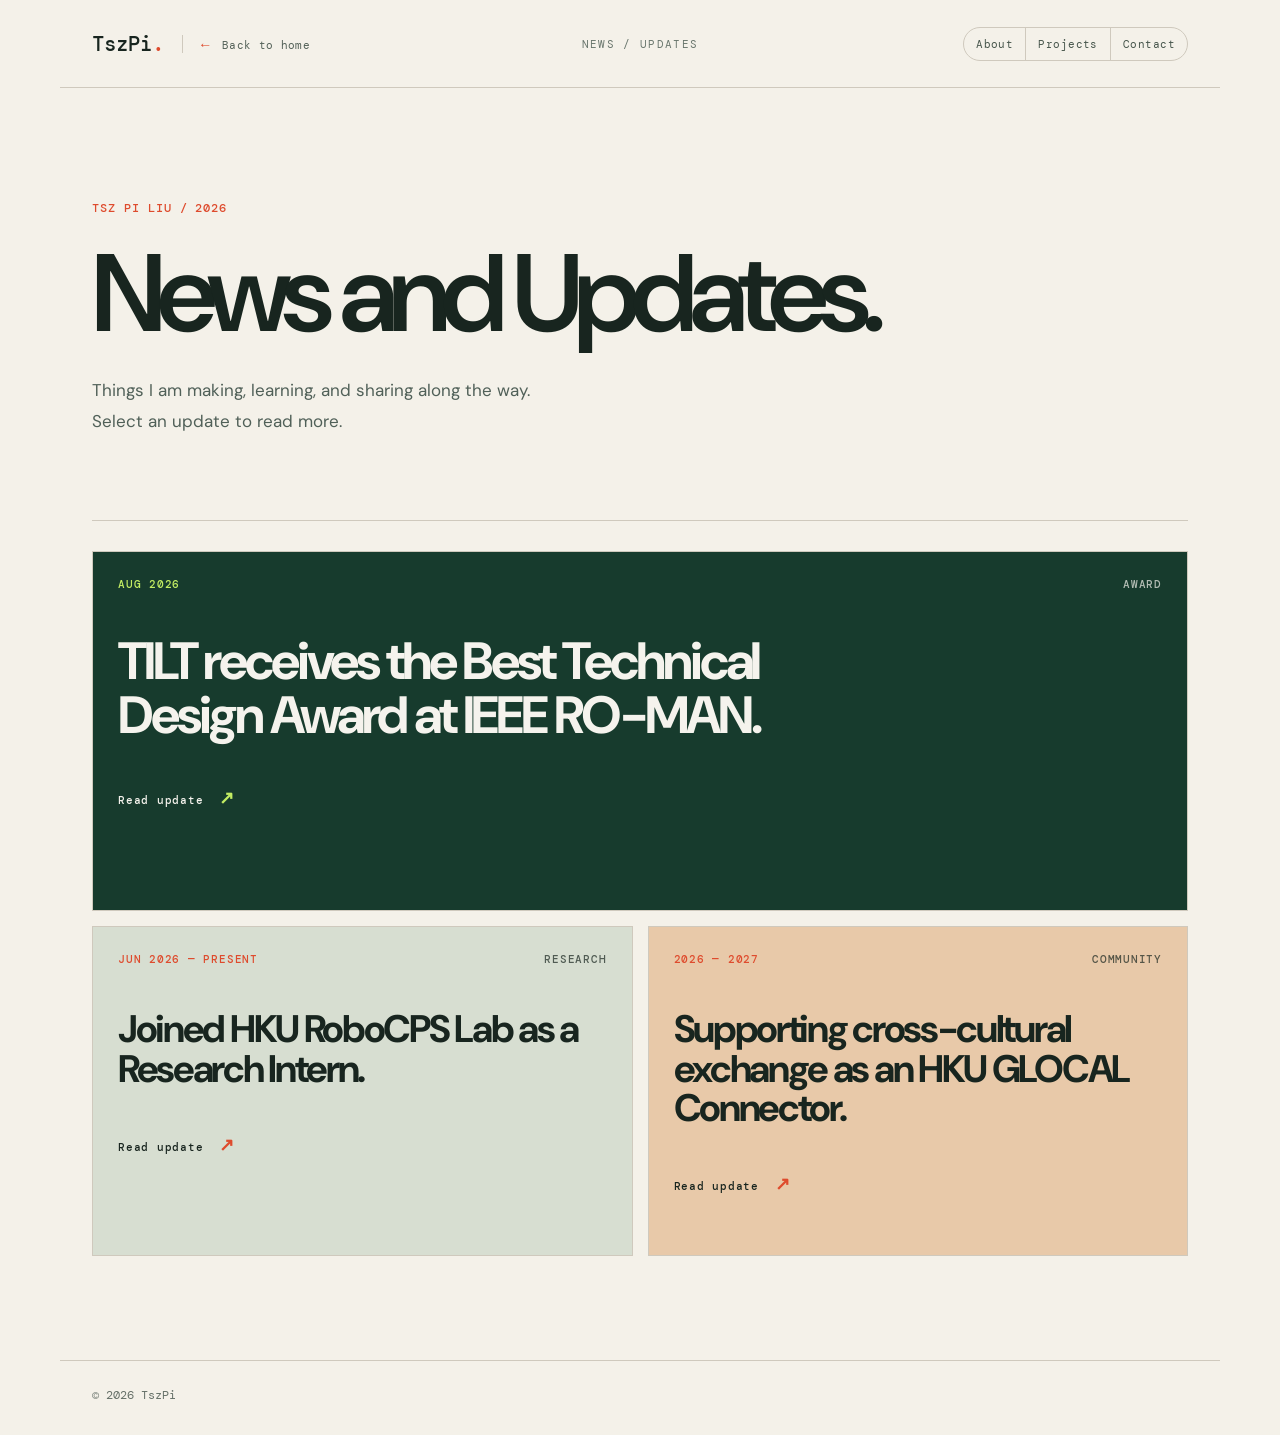
==== news/index.html @ 7d8ef911 "Add News and Updates page" ====
<!doctype html>
<html lang="en">
  <head>
    <meta charset="UTF-8" />
    <meta name="viewport" content="width=device-width, initial-scale=1.0" />
    <meta name="description" content="News and Updates from Tsz Pi Liu." />
    <title>News and Updates · TszPi</title>
    <link rel="preconnect" href="https://fonts.googleapis.com" />
    <link rel="preconnect" href="https://fonts.gstatic.com" crossorigin />
    <link href="https://fonts.googleapis.com/css2?family=DM+Mono:wght@400;500&family=DM+Sans:opsz,wght@9..40,400;9..40,500;9..40,600;9..40,700&display=swap" rel="stylesheet" />
    <link rel="stylesheet" href="../style.css" />
    <link rel="stylesheet" href="news.css" />
  </head>
  <body class="news-page">
    <header class="news-header">
      <div class="news-header-start">
        <a class="brand" href="../">TszPi<span>.</span></a>
        <a class="news-home-link" href="../"><span aria-hidden="true">←</span> Back to home</a>
      </div>
      <p class="news-header-label" aria-hidden="true">NEWS / UPDATES</p>
      <nav aria-label="Main navigation">
        <a href="../#about">About</a><a href="../projects/">Projects</a><a href="../#contact">Contact</a>
      </nav>
    </header>

    <main>
      <section class="news-hero" aria-labelledby="news-title">
        <p class="eyebrow">TSZ PI LIU / 2026</p>
        <h1 id="news-title">News and Updates.</h1>
        <p>Things I am making, learning, and sharing along the way. Select an update to read more.</p>
      </section>

      <section class="news-list" aria-label="News updates">
        <button class="news-card news-card-award" type="button" data-news="roman">
          <span class="news-date">AUG 2026</span><span class="news-type">AWARD</span>
          <h2>TILT receives the Best Technical Design Award at IEEE RO-MAN.</h2>
          <span class="news-open">Read update <b aria-hidden="true">↗</b></span>
        </button>
        <button class="news-card news-card-lab" type="button" data-news="lab">
          <span class="news-date">JUN 2026 — PRESENT</span><span class="news-type">RESEARCH</span>
          <h2>Joined HKU RoboCPS Lab as a Research Intern.</h2>
          <span class="news-open">Read update <b aria-hidden="true">↗</b></span>
        </button>
        <button class="news-card news-card-community" type="button" data-news="glocal">
          <span class="news-date">2026 — 2027</span><span class="news-type">COMMUNITY</span>
          <h2>Supporting cross-cultural exchange as an HKU GLOCAL Connector.</h2>
          <span class="news-open">Read update <b aria-hidden="true">↗</b></span>
        </button>
      </section>
    </main>

    <dialog class="news-dialog" aria-labelledby="news-dialog-title">
      <button class="news-close" type="button" aria-label="Close news details">×</button>
      <p class="eyebrow" id="news-dialog-meta"></p>
      <h2 id="news-dialog-title"></h2>
      <div id="news-dialog-body"></div>
      <a class="news-dialog-link" id="news-dialog-link" hidden>View project <span aria-hidden="true">↗</span></a>
    </dialog>

    <footer><span>© <span id="year"></span> TszPi</span></footer>
    <script>
      document.getElementById('year').textContent = new Date().getFullYear();
      const updates = {
        roman: {
          meta: 'AUG 2026 / AWARD',
          title: 'TILT receives the Best Technical Design Award.',
          body: '<p>TILT was recognised with the <strong>Best Technical Design Award</strong> at the IEEE RO-MAN 2026 Robot Design Competition.</p><p>The project explores a responsive physical system that notices posture and encourages small, sustainable movement breaks during long periods of desk work.</p>',
          link: '/projects/TILT/', linkLabel: 'Explore TILT'
        },
        lab: {
          meta: 'JUN 2026 — PRESENT / RESEARCH',
          title: 'Researching at HKU RoboCPS Lab.',
          body: '<p>I joined the JC-STEM Lab of Smart Cyber-Physical Industrial Systems (RoboCPS Lab) as a Research Intern.</p><p>Alongside developing TILT, I create CAD parts for fellow researchers and support the lab’s day-to-day making and research work.</p>',
          link: 'https://cps.hku.hk/', linkLabel: 'Visit RoboCPS Lab'
        },
        glocal: {
          meta: '2026 — 2027 / COMMUNITY',
          title: 'Connecting communities through HKU GLOCAL.',
          body: '<p>I am serving as an HKU GLOCAL Connector, helping create moments of cross-cultural exchange and connection across the university community.</p>'
        }
      };
      const dialog = document.querySelector('.news-dialog');
      const link = document.getElementById('news-dialog-link');
      document.querySelectorAll('[data-news]').forEach((card) => card.addEventListener('click', () => {
        const update = updates[card.dataset.news];
        document.getElementById('news-dialog-meta').textContent = update.meta;
        document.getElementById('news-dialog-title').textContent = update.title;
        document.getElementById('news-dialog-body').innerHTML = update.body;
        if (update.link) { link.href = update.link; link.textContent = update.linkLabel + ' ↗'; link.hidden = false; } else { link.hidden = true; }
        dialog.showModal();
      }));
      document.querySelector('.news-close').addEventListener('click', () => dialog.close());
      dialog.addEventListener('click', (event) => { if (event.target === dialog) dialog.close(); });
    </script>
  </body>
</html>
---- style.css ----
:root { --ink:#18251f; --paper:#f4f1e9; --accent:#de4b2d; --line:#cfc9bd; }
* { box-sizing:border-box; } html { scroll-behavior:smooth; } body { margin:0; color:var(--ink); background:var(--paper); font-family:"DM Sans",sans-serif; } a { color:inherit; }
.site-header,main,footer { max-width:1160px; margin:auto; padding-left:32px; padding-right:32px; }.site-header { height:88px; display:flex; align-items:center; justify-content:space-between; border-bottom:1px solid var(--line); }.brand { font:500 21px "DM Mono",monospace; text-decoration:none; letter-spacing:-1px; }.brand span { color:var(--accent); } nav { display:flex; gap:23px; } nav a,.socials a { font-size:14px; text-decoration:none; } nav a:hover,.socials a:hover { color:var(--accent); }
.hero-layout { display:grid; grid-template-columns:1fr 245px; gap:48px; align-items:end; }.profile-frame { display:grid; aspect-ratio:1; place-items:center; border:1px solid var(--line); background:linear-gradient(135deg,#d9dfd3,#bfcbbf); color:#536158; text-align:center; }.profile-frame span { font:11px/1.6 "DM Mono",monospace; letter-spacing:.1em; }.portfolio-skills .skills-grid { grid-template-columns:repeat(2,1fr); }.portfolio-skills .skills-grid article > span { display:block; margin-bottom:32px; color:var(--accent); font:11px "DM Mono",monospace; letter-spacing:.08em; }.portfolio-skills .skills-grid article { min-height:230px; }
.portfolio-home { background:#f1efe8; }.portfolio-home .site-header { max-width:1280px; }.portfolio-home main,.portfolio-home footer { max-width:1280px; }.profile-hero { display:grid; grid-template-columns:1fr .82fr; gap:8vw; align-items:end; min-height:calc(100vh - 88px); padding:90px 0 72px; border-bottom:1px solid var(--line); }.profile-copy { padding-bottom:22px; }.profile-hero h1 { margin:0 0 26px; font-size:clamp(74px,10vw,144px); }.profile-hero h1 em,.identity-content h2 em,.journey-heading h2 em,.projects-heading h2 em,.contact-home h2 em { font-family:Georgia,serif; font-weight:400; color:var(--accent); }.profile-intro { max-width:560px; margin:0; color:#39463e; font-size:clamp(18px,1.7vw,23px); line-height:1.55; }.profile-links { display:flex; gap:26px; margin-top:45px; }.profile-links a { border-bottom:1px solid var(--ink); padding-bottom:5px; color:var(--ink); font:12px "DM Mono",monospace; text-decoration:none; }.profile-links a span { color:var(--accent); }.profile-portrait { margin:0; overflow:hidden; background:#bdc9c0; }.profile-portrait img { display:block; width:100%; aspect-ratio:.8; object-fit:cover; object-position:48% 42%; mix-blend-mode:multiply; }.profile-portrait figcaption { display:flex; justify-content:space-between; gap:8px; padding:12px 14px; color:#314039; font:10px "DM Mono",monospace; }.identity-band,.journey-section,.capabilities-section,.projects-showcase { border-bottom:1px solid var(--line); }.identity-band { display:grid; grid-template-columns:25% 1fr; padding:124px 0; }.identity-content { max-width:720px; }.identity-content h2,.journey-heading h2,.projects-heading h2 { margin:0 0 27px; font-size:clamp(42px,5.3vw,76px); letter-spacing:-.07em; line-height:1.02; }.identity-content > p { max-width:590px; color:#445248; font-size:18px; line-height:1.8; }.focus-tags { display:flex; flex-wrap:wrap; gap:8px; margin-top:34px; }.focus-tags span { padding:8px 10px; border:1px solid #aeb7aa; border-radius:99px; color:#425046; font:11px "DM Mono",monospace; }.journey-section { display:grid; grid-template-columns:31% 1fr; gap:8%; padding:124px 0; }.journey-heading > p:last-child { max-width:285px; color:#526158; font-size:15px; line-height:1.7; }.journey-content { display:grid; gap:48px; }.study-grid { display:grid; grid-template-columns:1fr 1fr; gap:12px; }.study-grid article { display:flex; min-height:170px; flex-direction:column; justify-content:space-between; padding:21px; background:#d7e1d4; }.study-grid article + article { background:#e6ddd0; }.study-grid span,.timeline span { color:#6a786d; font:11px "DM Mono",monospace; letter-spacing:.08em; }.study-grid strong { margin:20px 0; font-size:24px; letter-spacing:-.045em; line-height:1.04; }.study-grid small,.timeline small { color:#657269; font-size:13px; }.timeline { border-top:1px solid var(--line); }.timeline article { display:grid; grid-template-columns:110px 1fr; gap:24px; padding:26px 0; border-bottom:1px solid var(--line); }.timeline article > p { margin:3px 0 0; color:var(--accent); font:11px "DM Mono",monospace; }.timeline h3 { margin:12px 0 4px; font-size:26px; letter-spacing:-.05em; }.timeline div > p { max-width:540px; margin:16px 0 0; color:#536158; font-size:15px; line-height:1.65; }.timeline-draft { opacity:.66; }.capabilities-section { display:grid; grid-template-columns:25% 1fr; padding:124px 0; }.capability-list { border-top:1px solid var(--line); }.capability-list article { display:grid; grid-template-columns:70px 1fr; gap:24px; padding:23px 0; border-bottom:1px solid var(--line); }.capability-list article > span { color:var(--accent); font:11px "DM Mono",monospace; }.capability-list h3 { margin:0 0 8px; font-size:29px; letter-spacing:-.05em; }.capability-list p { max-width:500px; margin:0; color:#536158; line-height:1.7; }.projects-showcase { display:grid; grid-template-columns:35% 1fr; gap:5%; padding:124px 0; }.projects-heading h2 { margin-bottom:0; }.projects-showcase .projects { gap:12px; }.projects-showcase .project { min-height:260px; }.project small { display:block; max-width:400px; color:#536158; font-size:14px; line-height:1.5; }.project-muted { background:#dedbd1; color:#6e756e; }.contact-home { padding:130px 0; }.contact-home h2 { margin:0 0 33px; font-size:clamp(58px,7.7vw,110px); letter-spacing:-.075em; line-height:.96; }.contact-email { border-bottom:2px solid var(--accent); padding-bottom:8px; font-size:clamp(18px,2vw,27px); text-decoration:none; }.contact-email span { color:var(--accent); }.contact-home .socials { margin-top:44px; }
.hero { min-height:650px; padding:138px 0 90px; border-bottom:1px solid var(--line); }.eyebrow,.section-number { margin:0 0 22px; color:var(--accent); font:500 12px "DM Mono",monospace; letter-spacing:.08em; } h1,h2,h3,p { margin-top:0; } h1 { max-width:820px; margin-bottom:28px; font-size:clamp(51px,8vw,102px); letter-spacing:-.075em; line-height:1.02; font-weight:600; } h1 em { font-family:Georgia,serif; font-weight:400; }.intro { max-width:510px; margin:0 0 34px; font-size:17px; line-height:1.9; color:#3e4b44; }.button { display:inline-flex; gap:24px; padding:13px 18px; background:var(--ink); color:white; text-decoration:none; font-size:14px; }.button:hover { background:var(--accent); }
.section { display:grid; grid-template-columns:25% 1fr; padding:108px 0; border-bottom:1px solid var(--line); }.section h2 { margin-bottom:22px; font-size:clamp(31px,4vw,52px); letter-spacing:-.06em; }.about div > p { max-width:620px; font-size:18px; line-height:1.9; }.about div > p + p { margin-top:17px; }.skills-grid { display:grid; grid-template-columns:repeat(3,1fr); gap:18px; }.skills-grid article { min-height:185px; padding:24px; border:1px solid var(--line); }.skills-grid h3,.timeline-item h3 { margin-bottom:9px; font-size:23px; letter-spacing:-.04em; }.skills-grid p { color:#506058; font-size:15px; line-height:1.7; }
.timeline-item { display:grid; grid-template-columns:150px 1fr; gap:20px; padding:0 0 34px; margin-bottom:34px; border-bottom:1px solid var(--line); }.timeline-item:last-child { padding-bottom:0; margin-bottom:0; border:0; }.timeline-date { margin:4px 0 0; color:var(--accent); font:12px "DM Mono",monospace; }.timeline-place { margin-bottom:13px; color:#506058; font-size:15px; }.timeline-item div > p:last-child { max-width:570px; line-height:1.75; }
.projects { display:grid; gap:16px; }.project { min-height:205px; padding:22px 26px; display:grid; grid-template-columns:50px 1fr auto; align-items:end; text-decoration:none; transition:transform .2s; }.project:hover { transform:translateY(-4px); }.project-one { background:#d7ded1; }.project-two { background:#e8c9a9; }.project-three { background:#c4d7d6; }.project-index,.arrow { align-self:start; font:500 12px "DM Mono",monospace; }.arrow { font-size:25px; }.project p { margin-bottom:5px; font-size:14px; }.project h3 { margin:0; font-size:clamp(27px,3vw,42px); letter-spacing:-.055em; }
.contact { padding:118px 0 100px; }.contact h2 { margin-bottom:46px; font-size:clamp(44px,6vw,78px); letter-spacing:-.07em; line-height:1.08; }.contact h2 a { text-decoration-color:var(--accent); text-decoration-thickness:3px; text-underline-offset:9px; }.contact h2 a:hover { color:var(--accent); }.socials { display:flex; gap:30px; }.socials a { border-bottom:1px solid var(--ink); padding-bottom:4px; } footer { padding-top:26px; padding-bottom:32px; display:flex; justify-content:space-between; color:#657068; border-top:1px solid var(--line); font:12px "DM Mono",monospace; }
.project-hero { padding:115px 0 76px; border-bottom:1px solid var(--line); }.back-link { display:inline-block; margin-bottom:64px; font:12px "DM Mono",monospace; text-decoration:none; }.back-link:hover { color:var(--accent); }.project-hero h1 { margin-bottom:22px; }.project-summary { max-width:620px; font-size:20px; line-height:1.7; }.project-meta { display:flex; gap:50px; margin-top:56px; padding-top:22px; border-top:1px solid var(--line); }.project-meta div { min-width:130px; }.project-meta dt { margin-bottom:7px; color:var(--accent); font:11px "DM Mono",monospace; }.project-meta dd { margin:0; font-size:14px; }.case-section { display:grid; grid-template-columns:25% 1fr; padding:92px 0; border-bottom:1px solid var(--line); }.case-section h2 { font-size:clamp(29px,3.5vw,44px); letter-spacing:-.06em; }.case-section p { max-width:630px; font-size:17px; line-height:1.85; }.case-visual { min-height:340px; margin-top:35px; display:grid; place-items:center; background:#d7ded1; color:#415249; font:13px "DM Mono",monospace; letter-spacing:.08em; }
@media (max-width:700px) { .site-header,main,footer { padding-left:20px;padding-right:20px; }.site-header { height:70px; } nav { gap:13px; } nav a { font-size:11px; }.hero { min-height:570px; padding-top:110px; }.section,.case-section { display:block; padding:75px 0; }.section-number { margin-bottom:38px; }.skills-grid { grid-template-columns:1fr; }.timeline-item { grid-template-columns:1fr; gap:12px; }.project { grid-template-columns:34px 1fr auto; padding:18px; min-height:165px; }.contact { padding:82px 0; } footer { gap:20px; }.intro { font-size:16px; }.project-hero { padding:75px 0; }.project-meta { display:grid; grid-template-columns:1fr 1fr; gap:25px; }.case-visual { min-height:220px; } }
@media (max-width:700px) { .hero-layout { grid-template-columns:1fr; }.profile-frame { width:min(210px,65vw); }.portfolio-skills .skills-grid { grid-template-columns:1fr; } }
@media (max-width:700px) { .profile-hero,.identity-band,.journey-section,.capabilities-section,.projects-showcase { display:block; }.profile-hero { min-height:0; padding:72px 0 45px; }.profile-copy { padding-bottom:52px; }.profile-hero h1 { font-size:clamp(70px,20vw,108px); }.profile-links { flex-wrap:wrap; margin-top:34px; }.profile-portrait { max-width:430px; }.identity-band,.journey-section,.capabilities-section,.projects-showcase { padding:82px 0; }.identity-band .section-number,.capabilities-section .section-number { margin-bottom:34px; }.journey-heading { margin-bottom:50px; }.journey-heading h2,.projects-heading h2 { font-size:clamp(48px,13vw,70px); }.journey-heading > p:last-child { max-width:440px; }.study-grid { grid-template-columns:1fr; }.timeline article { grid-template-columns:65px 1fr; gap:13px; }.timeline h3 { font-size:23px; }.capability-list article { grid-template-columns:40px 1fr; gap:12px; }.capability-list h3 { font-size:25px; }.projects-heading { margin-bottom:42px; }.projects-showcase .project { min-height:225px; }.contact-home { padding:90px 0; }.contact-home h2 { font-size:clamp(57px,16vw,84px); } }

/* TILT product case study */
.tilt-page { background:#080b0b; color:#f5f3ed; }.tilt-nav,.tilt-footer { max-width:1440px; margin:auto; padding:25px 40px; display:flex; align-items:center; justify-content:space-between; }.tilt-nav { border-bottom:1px solid rgba(255,255,255,.14); }.tilt-nav .brand { color:#f5f3ed; }.tilt-nav-link,.tilt-outcome a { color:#f5f3ed; font:12px "DM Mono",monospace; text-decoration:none; }.tilt-nav-link span,.tilt-outcome a span { color:#c3ed63; }.tilt-page main { max-width:none; padding:0; }.product-kicker,.placeholder-tag { margin:0; color:#c3ed63; font:500 11px "DM Mono",monospace; letter-spacing:.1em; }.tilt-intro { max-width:1440px; margin:auto; padding:125px 40px 75px; }.tilt-intro h1 { max-width:1000px; margin:18px 0 28px; font-size:clamp(68px,10vw,158px); color:#f5f3ed; }.tilt-intro h1 em,.tilt-statement h2 em,.tilt-outcome h2 em { color:#c3ed63; }.product-lede { max-width:630px; font-size:21px; line-height:1.6; color:#b8c2ba; }.product-facts { margin:65px 0 0; padding-top:22px; border-top:1px solid rgba(255,255,255,.16); display:grid; grid-template-columns:repeat(3,1fr); gap:25px; }.product-facts dt { margin-bottom:8px; color:#829087; font:11px "DM Mono",monospace; }.product-facts dd { margin:0; font-size:14px; line-height:1.55; }.product-stage { position:relative; overflow:hidden; height:min(65vw,820px); min-height:530px; background:radial-gradient(circle at 50% 41%,#354e3c 0%,#17201d 28%,#080b0b 68%); }.product-orbit { position:absolute; left:50%; top:51%; width:61%; height:22%; border:1px solid rgba(195,237,99,.25); border-radius:50%; transform:translate(-50%,-50%) rotate(-12deg); }.orbit-two { width:38%; height:45%; transform:translate(-50%,-50%) rotate(44deg); }.product-plate { position:absolute; left:50%; top:35%; width:36%; aspect-ratio:1.85; border-radius:62% 38% 58% 42% / 65% 42% 58% 35%; background:linear-gradient(145deg,#b5e462,#46743c 52%,#1d422b); box-shadow:0 40px 75px rgba(0,0,0,.6),inset 20px 10px 35px rgba(255,255,255,.17); transform:translateX(-50%) rotate(-7deg); }.plate-vein { position:absolute; left:46%; top:13%; width:2px; height:81%; background:rgba(7,34,14,.52); transform-origin:top; }.vein-a { transform:rotate(68deg); }.vein-b { transform:rotate(-62deg); }.vein-c { transform:rotate(8deg); }.product-stem { position:absolute; left:49%; top:48%; height:28%; width:30px; border-radius:25px; background:linear-gradient(90deg,#1c4931,#91c159,#153824); transform:rotate(13deg); box-shadow:12px 10px 22px rgba(0,0,0,.4); }.product-base { position:absolute; left:50%; bottom:13%; width:250px; height:82px; border-radius:30px 30px 42px 42px; background:linear-gradient(150deg,#70b7d1,#28697f 70%,#143c4b); transform:translateX(-50%); box-shadow:0 25px 36px rgba(0,0,0,.5); }.product-base span { position:absolute; top:25px; width:23px; height:23px; border-radius:50%; background:#77cce2; }.product-base span:first-child { left:40px; }.product-base span:last-child { right:40px; }.stage-label { position:absolute; right:40px; bottom:31px; color:#c8d3cc; font:11px "DM Mono",monospace; text-align:right; letter-spacing:.07em; }.stage-label small { color:#78867d; }.tilt-statement { max-width:1020px; margin:auto; padding:150px 40px; text-align:center; }.tilt-statement h2,.tilt-outcome h2 { margin:22px 0 27px; font-size:clamp(48px,7vw,95px); letter-spacing:-.07em; }.tilt-statement > p:last-child { max-width:670px; margin:auto; color:#aebbb3; font-size:19px; line-height:1.8; }.tilt-split { display:grid; grid-template-columns:42% 58%; min-height:650px; }.tilt-split > div:first-child,.visual-copy { padding:100px 11%; }.tilt-split h2,.visual-copy h2,.interaction-heading h2 { margin:20px 0; font-size:clamp(37px,4.6vw,68px); letter-spacing:-.065em; line-height:1.04; }.tilt-split > div:first-child > p:last-child,.visual-copy > p:last-child,.interaction-heading > p:last-child { max-width:430px; color:#aebbb3; font-size:16px; line-height:1.8; }.tilt-dark { background:#e9eee7; color:#101a14; }.tilt-dark .product-kicker { color:#35663f; }.tilt-dark > div:first-child > p:last-child { color:#4b5d52; }.cad-placeholder { position:relative; overflow:hidden; display:flex; flex-direction:column; align-items:center; justify-content:center; min-height:460px; padding:35px; text-align:center; background:#d6dfd6; color:#26352c; }.cad-placeholder strong { margin-top:17px; font-size:20px; letter-spacing:-.04em; }.cad-placeholder p { position:relative; z-index:1; max-width:260px; margin:10px 0 0; color:#627168; font-size:13px; line-height:1.5; }.exploded-placeholder { background:radial-gradient(circle,#f5f8f2,#c9d8cb); }.exploded-part { position:absolute; border:1px solid rgba(29,85,48,.5); background:rgba(98,172,89,.25); }.part-one { width:48%; height:12%; top:16%; transform:rotate(-8deg); }.part-two { width:27%; height:13%; top:35%; }.part-three { width:17%; height:17%; top:54%; }.part-four { width:44%; height:10%; bottom:14%; border-radius:45%; }.tilt-specs { padding:135px 40px; max-width:1440px; margin:auto; }.spec-grid { display:grid; grid-template-columns:repeat(3,1fr); margin-top:42px; border-top:1px solid rgba(255,255,255,.18); }.spec-grid article { padding:25px 32px 30px 0; border-right:1px solid rgba(255,255,255,.18); }.spec-grid article + article { padding-left:32px; }.spec-grid article:last-child { border:0; }.spec-grid span { color:#c3ed63; font:11px "DM Mono",monospace; }.spec-grid h3 { margin:62px 0 10px; font-size:34px; letter-spacing:-.05em; }.spec-grid p { max-width:280px; color:#aebbb3; line-height:1.65; }.tilt-visual-grid { display:grid; grid-template-columns:56% 44%; min-height:620px; background:#12231d; }.render-placeholder { background:linear-gradient(135deg,#203c30,#75a06b); color:#f5f3ed; }.render-placeholder p { color:#d2ddd0; }.visual-copy { display:flex; flex-direction:column; justify-content:center; }.tilt-interaction { padding:140px 40px; max-width:1440px; margin:auto; }.interaction-heading { display:grid; grid-template-columns:25% 1fr 1fr; gap:35px; align-items:start; }.interaction-heading h2 { margin:0; }.interaction-heading > p:last-child { margin:0; }.interaction-cards { display:grid; grid-template-columns:repeat(3,1fr); gap:16px; margin-top:70px; }.interaction-cards article { padding:22px; background:#111716; border:1px solid rgba(255,255,255,.13); }.interaction-cards span { color:#c3ed63; font:11px "DM Mono",monospace; }.interaction-cards h3 { margin:35px 0 16px; font-size:25px; letter-spacing:-.04em; }.interaction-placeholder { height:190px; display:grid; place-items:center; padding:15px; background:linear-gradient(135deg,#486453,#1c2d25); color:#d8e5d4; font:10px "DM Mono",monospace; text-align:center; letter-spacing:.09em; }.interaction-cards p { margin:17px 0 0; color:#9bac9f; font-size:14px; line-height:1.65; }.tilt-algorithm { background:#d4e0d6; color:#16241b; }.tilt-algorithm .product-kicker { color:#35663f; }.tilt-algorithm > div:first-child > p:last-child { color:#4b5d52; }.algorithm-placeholder { background:linear-gradient(145deg,#283f32,#0f1c16); color:#ecf3e9; }.algorithm-placeholder p { color:#b9cabc; }.tilt-outcome { padding:160px 40px 130px; max-width:1050px; margin:auto; text-align:center; }.tilt-outcome p:not(.product-kicker) { max-width:560px; margin:0 auto 42px; color:#aebbb3; font-size:18px; line-height:1.75; }.tilt-outcome a { border-bottom:1px solid #c3ed63; padding-bottom:7px; }.tilt-footer { border-top:1px solid rgba(255,255,255,.14); color:#839188; font:12px "DM Mono",monospace; }
.video-stage { display:grid; place-items:center; background:radial-gradient(circle at 50% 45%,#233d30 0%,#111b17 33%,#080b0b 73%); }.video-stage::before { content:""; position:absolute; inset:9%; border:1px solid rgba(195,237,99,.28); }.video-placeholder { position:relative; z-index:1; width:min(74%,980px); aspect-ratio:16/9; display:flex; flex-direction:column; align-items:center; justify-content:center; background:linear-gradient(135deg,rgba(107,159,89,.25),rgba(5,9,7,.8)); border:1px solid rgba(229,244,216,.35); box-shadow:0 30px 80px rgba(0,0,0,.55); text-align:center; }.video-play { width:66px; height:66px; margin-bottom:22px; display:grid; place-items:center; padding-left:4px; border:1px solid #c3ed63; border-radius:50%; color:#c3ed63; font-size:20px; }.video-placeholder strong { font-size:18px; letter-spacing:.1em; }.video-placeholder p { margin:8px 0 20px; color:#c3ed63; font:11px "DM Mono",monospace; letter-spacing:.1em; }.video-placeholder small { color:#a6b2aa; font-size:12px; }
.video-embed { position:relative; z-index:1; width:min(74%,980px); aspect-ratio:16/9; border:1px solid rgba(229,244,216,.35); box-shadow:0 30px 80px rgba(0,0,0,.55); background:#050705; }

/* Keep the video frame and the 16:9 YouTube player perfectly aligned. */
.video-stage { width:min(100%,1440px); height:auto; min-height:0; margin:0 auto; aspect-ratio:16/9; display:block; background:#050705; }
.video-stage::before { inset:0; z-index:2; pointer-events:none; }
.video-embed { position:absolute; inset:0; width:100%; height:100%; aspect-ratio:auto; border:0; box-shadow:none; display:block; }
@media (max-width:760px) { .video-stage { width:100%; height:auto; min-height:0; aspect-ratio:16/9; } }
.cad-image { margin:0; display:flex; min-height:460px; flex-direction:column; overflow:hidden; }.cad-image img { display:block; width:100%; min-height:0; flex:1; object-fit:contain; }.cad-image figcaption { display:flex; justify-content:space-between; gap:20px; padding:15px 22px; background:#f5f8f2; color:#26352c; font-size:13px; }.cad-image figcaption span { color:#35663f; font:11px "DM Mono",monospace; letter-spacing:.08em; }.exploded-image { background:#f5f8f2; }.exploded-image img { max-height:670px; }.render-image { background:#a7aaa6; color:#f5f3ed; }.render-image figcaption { background:#1b3027; color:#edf3e9; }.render-image figcaption span { color:#c3ed63; }.interaction-sequence { display:grid; grid-template-rows:repeat(3,minmax(0,1fr)); height:660px; overflow:hidden; background:#26392f; gap:4px; border-radius:10px; }.interaction-sequence img { width:100%; height:100%; min-height:0; object-fit:cover; object-position:center; }
.algorithm-toggles { display:grid; align-content:center; gap:12px; padding:56px 9%; background:#f7f7ee; color:#314934; }.algorithm-toggle { overflow:hidden; border:1px solid #c8d6c4; border-radius:7px; background:#fffef8; }.algorithm-toggle summary { display:grid; grid-template-columns:112px 1fr 28px; gap:16px; align-items:center; min-height:100px; padding:10px; cursor:pointer; list-style:none; }.algorithm-toggle summary::-webkit-details-marker { display:none; }.algorithm-toggle summary img { width:112px; height:78px; border-radius:4px; object-fit:cover; }.algorithm-toggle summary span { display:grid; gap:4px; }.algorithm-toggle summary b { color:#4d8656; font:11px "DM Mono",monospace; letter-spacing:.08em; }.algorithm-toggle summary strong { font-size:17px; letter-spacing:-.035em; }.algorithm-toggle summary small { color:#617460; font-size:12px; }.algorithm-toggle summary i { display:grid; width:25px; height:25px; place-items:center; border-radius:50%; background:#e0efd4; color:#35663f; font-size:19px; font-style:normal; }.algorithm-toggle[open] summary i { transform:rotate(45deg); }.algorithm-detail { display:grid; gap:10px; padding:4px 20px 20px 138px; border-top:1px solid #dce6d9; }.algorithm-detail > p { margin:5px 0 2px; color:#526652; font-size:13px; line-height:1.55; }.formula-card { margin:0; border-radius:5px; padding:10px 12px; background:#e2f1d3; }.formula-card strong,.formula-card span,.formula-card small { display:block; }.formula-card strong { margin-bottom:4px; font-size:13px; }.formula-card span { font:13px/1.45 "DM Sans",sans-serif; }.formula-card small { margin-top:4px; font-size:10px; }.formula-card.safe { background:#d4eac6; }.vlm-step { margin:0; padding:12px; border-radius:6px; background:#d8eacb; font-size:13px; line-height:1.5; text-align:center; }.vlm-step.emphasis { font-weight:600; }.vlm-note { margin:0; padding:10px; border-radius:5px; background:#e9f0df; font-size:11px; line-height:1.45; }.vlm-detail { padding-bottom:20px; }
@media (max-width:760px) { .tilt-nav,.tilt-footer { padding:20px; }.tilt-intro { padding:80px 20px 55px; }.product-facts,.spec-grid { grid-template-columns:1fr; }.product-facts { gap:25px; }.product-stage { height:135vw; min-height:470px; }.product-plate { width:74%; top:28%; }.product-stem { top:46%; height:28%; }.product-base { bottom:12%; transform:translateX(-50%) scale(.78); }.stage-label { right:20px; bottom:18px; }.tilt-statement,.tilt-specs,.tilt-interaction,.tilt-outcome { padding:90px 20px; }.tilt-split,.tilt-visual-grid { grid-template-columns:1fr; }.tilt-split > div:first-child,.visual-copy { padding:75px 20px; }.cad-placeholder,.cad-image { min-height:390px; }.cad-image figcaption { align-items:flex-start; flex-direction:column; gap:5px; }.spec-grid article,.spec-grid article + article { padding:26px 0; border-right:0; border-bottom:1px solid rgba(255,255,255,.18); }.spec-grid article:last-child { border-bottom:0; }.spec-grid h3 { margin:23px 0 8px; }.interaction-heading { display:block; }.interaction-heading h2 { margin:18px 0; }.interaction-cards { grid-auto-columns:minmax(300px,86vw); grid-auto-flow:column; grid-template-columns:none; margin-top:50px; overflow-x:auto; overscroll-behavior-x:contain; padding-bottom:12px; scroll-snap-type:x mandatory; }.interaction-cards article { scroll-snap-align:start; }.interaction-placeholder { height:220px; }.interaction-sequence { height:510px; }.algorithm-toggles { padding:36px 20px; }.algorithm-toggle summary { grid-template-columns:86px 1fr 24px; gap:11px; }.algorithm-toggle summary img { width:86px; height:65px; }.algorithm-toggle summary strong { font-size:15px; }.algorithm-detail { padding:4px 14px 16px; } }

/* TILT content refinement and design-process page */
.tilt-nav-links { display:flex; gap:25px; }.process-link,.process-next a { display:inline-block; margin-top:30px; padding-bottom:7px; border-bottom:1px solid #c3ed63; color:#f5f3ed; font:12px "DM Mono",monospace; text-decoration:none; }.process-link span,.process-next a span { color:#c3ed63; }.interaction-sequence figure { position:relative; min-height:0; margin:0; overflow:hidden; }.interaction-sequence figcaption { position:absolute; left:10px; bottom:9px; padding:4px 6px; background:rgba(8,11,11,.75); color:#eaf0e4; font:9px "DM Mono",monospace; letter-spacing:.08em; }.process-hero,.project-facts-section,.process-chapters,.process-next { max-width:1440px; margin:auto; padding-left:40px; padding-right:40px; }.process-hero { padding-top:122px; padding-bottom:110px; border-bottom:1px solid rgba(255,255,255,.14); }.process-hero h1 { max-width:930px; margin:20px 0 30px; font-size:clamp(58px,8vw,125px); line-height:.98; }.process-hero > p:last-child { max-width:610px; color:#aebbb3; font-size:18px; line-height:1.75; }.project-facts-section { padding-top:105px; padding-bottom:120px; }.facts-grid { display:grid; grid-template-columns:repeat(4,1fr); gap:12px; margin-top:35px; }.facts-grid article { display:flex; min-height:190px; flex-direction:column; justify-content:space-between; padding:20px; border:1px solid rgba(255,255,255,.16); background:#101716; }.facts-grid span,.facts-grid small { color:#94a59a; font:11px "DM Mono",monospace; letter-spacing:.07em; }.facts-grid strong { font-size:19px; line-height:1.28; letter-spacing:-.035em; }.process-chapters { padding-top:110px; padding-bottom:110px; background:#e7eee6; color:#142319; }.process-chapters .product-kicker { color:#35663f; }.chapter-list { margin-top:38px; border-top:1px solid #afc3b2; }.chapter-list article { display:grid; grid-template-columns:12% 1fr; gap:25px; padding:31px 0; border-bottom:1px solid #afc3b2; }.chapter-list > article > span { color:#35663f; font:12px "DM Mono",monospace; }.chapter-list h2 { margin:0 0 10px; font-size:clamp(29px,3vw,47px); letter-spacing:-.06em; }.chapter-list p { max-width:650px; margin:0; color:#4b6050; font-size:16px; line-height:1.7; }.process-next { padding-top:145px; padding-bottom:140px; text-align:center; }.process-next h2 { margin:20px 0 25px; font-size:clamp(48px,6vw,88px); letter-spacing:-.07em; line-height:1.02; }.process-next h2 em { color:#c3ed63; }.process-next > p:last-of-type { max-width:590px; margin:0 auto; color:#aebbb3; font-size:17px; line-height:1.75; }.process-next a { margin-top:38px; }
@media (max-width:760px) { .tilt-nav-links { gap:13px; }.tilt-nav-link { font-size:10px; }.process-hero,.project-facts-section,.process-chapters,.process-next { padding-left:20px; padding-right:20px; }.process-hero { padding-top:80px; padding-bottom:80px; }.process-hero > p:last-child { font-size:16px; }.project-facts-section { padding-top:75px; padding-bottom:75px; }.facts-grid { grid-template-columns:1fr 1fr; }.facts-grid article { min-height:165px; padding:15px; }.facts-grid strong { font-size:16px; }.process-chapters { padding-top:75px; padding-bottom:75px; }.chapter-list article { grid-template-columns:42px 1fr; gap:12px; }.chapter-list p { font-size:15px; }.process-next { padding-top:95px; padding-bottom:90px; } }

/* RO-MAN booth invitation */
.booth-trigger { padding:0; border:0; background:transparent; color:#c3ed63; cursor:pointer; font:12px "DM Mono",monospace; }.booth-dialog { width:min(620px,calc(100vw - 32px)); max-width:none; max-height:88vh; overflow:auto; padding:0; border:1px solid rgba(195,237,99,.45); background:#101815; color:#f5f3ed; box-shadow:0 30px 100px rgba(0,0,0,.72); }.booth-dialog::backdrop { background:rgba(3,7,5,.78); backdrop-filter:blur(7px); }.booth-copy { padding:35px 37px 27px; }.booth-copy h2 { margin:10px 0 15px; font-size:clamp(66px,11vw,108px); line-height:.78; letter-spacing:-.1em; white-space:nowrap; }.booth-copy h2 em { color:#c3ed63; font-style:normal; }.booth-copy h2 span { margin-left:13px; color:#f5f3ed; font-size:.34em; letter-spacing:-.06em; vertical-align:middle; }.booth-copy > p { margin:0; }.booth-location-row { display:grid; grid-template-columns:1fr 210px; gap:22px; align-items:center; }.booth-location { margin:0; font-size:18px; line-height:1.4; }.booth-location strong { display:inline-block; margin-bottom:5px; padding:4px 7px; background:#c3ed63; color:#17251b; font:600 12px "DM Mono",monospace; letter-spacing:.02em; }.booth-location-row img { display:block; width:210px; height:auto; opacity:.66; filter:grayscale(.3) saturate(.65) contrast(.9); }.booth-invitation { margin-top:16px; padding-top:16px; border-top:1px solid rgba(255,255,255,.14); }.booth-invitation small { color:#aebbb3; font-size:13px; line-height:1.55; }.booth-close { position:absolute; z-index:1; top:14px; right:14px; display:grid; width:34px; height:34px; place-items:center; border:1px solid rgba(255,255,255,.55); border-radius:50%; background:rgba(5,9,7,.65); color:#fff; cursor:pointer; font-size:26px; line-height:1; }
@media (max-width:760px) { .booth-trigger { font-size:10px; }.booth-copy { padding:34px 23px 24px; }.booth-copy h2 { font-size:clamp(63px,21vw,100px); }.booth-location-row { grid-template-columns:1fr 130px; gap:15px; }.booth-location { font-size:17px; }.booth-location strong { font-size:10px; }.booth-location-row img { width:130px; } }

.chapter-content { display:grid; grid-template-columns:minmax(220px,.9fr) 1.1fr; gap:30px; align-items:center; }.chapter-visuals { display:flex; align-items:center; gap:12px; min-width:0; }.chapter-visuals figure { position:relative; margin:0; overflow:hidden; border:1px solid #afc3b2; background:#f7faf5; }.chapter-visuals img { display:block; width:100%; height:100%; object-fit:contain; }.chapter-visuals figcaption { position:absolute; left:7px; bottom:7px; padding:4px 5px; background:rgba(20,35,25,.8); color:#f5f8f2; font:9px "DM Mono",monospace; letter-spacing:.07em; }.prototype-visuals figure { width:50%; max-width:145px; aspect-ratio:4/5; }.ergonomics-visuals { align-items:stretch; }.ergonomics-visuals .wide-process-image { width:78%; aspect-ratio:2.1/1; }.preference-visual figure { width:180px; aspect-ratio:1.32/1; }.hardware-visuals figure { flex:1; aspect-ratio:1/1; }.hardware-visuals img { object-fit:cover; }.final-visual figure { width:150px; aspect-ratio:1/1.05; margin-left:auto; }.chapter-list .chapter-content h2 { font-size:clamp(27px,2.6vw,42px); }
.mechanical-accordion { border-top:1px solid #afc3b2; }.mechanical-accordion details { border-bottom:1px solid #afc3b2; }.mechanical-accordion summary { display:grid; grid-template-columns:35px 1fr 30px; gap:10px; align-items:center; padding:16px 0; cursor:pointer; list-style:none; }.mechanical-accordion summary::-webkit-details-marker { display:none; }.mechanical-accordion summary span { color:#35663f; font:11px "DM Mono",monospace; }.mechanical-accordion summary strong { font-size:18px; letter-spacing:-.035em; }.mechanical-accordion summary i { display:grid; width:28px; height:28px; place-items:center; border:1px solid #35663f; border-radius:50%; color:#35663f; font:400 22px/1 "DM Sans",sans-serif; font-style:normal; transition:transform .2s,background .2s,color .2s; }.mechanical-accordion summary:hover strong,.mechanical-accordion summary:hover i { color:#103629; }.mechanical-accordion summary:hover i,.mechanical-accordion details[open] summary i { background:#c3ed63; border-color:#c3ed63; }.mechanical-accordion details[open] summary i { transform:rotate(45deg); }.mechanical-detail { display:grid; gap:16px; padding:4px 0 22px; }.mechanical-detail p { max-width:600px; font-size:14px; line-height:1.6; }.mechanical-detail figure { position:relative; width:min(100%,360px); margin:0; overflow:hidden; border:1px solid #afc3b2; background:#f7faf5; }.mechanical-detail figure.wide-process-image { width:min(100%,450px); aspect-ratio:303 / 139; }.mechanical-detail img { display:block; width:100%; height:auto; }.mechanical-detail figcaption { position:absolute; left:7px; bottom:7px; padding:4px 5px; background:rgba(20,35,25,.8); color:#f5f8f2; font:9px "DM Mono",monospace; letter-spacing:.07em; }.mechanical-detail .circuits-visuals { display:flex; gap:12px; align-items:flex-start; }.mechanical-detail .circuits-visuals figure { flex:0 1 180px; }.mechanical-detail .circuits-visuals img { object-fit:contain; }
@media (max-width:760px) { .chapter-content { grid-template-columns:1fr; gap:20px; }.final-visual figure { margin-left:0; }.prototype-visuals figure { max-width:150px; }.chapter-visuals { justify-content:flex-start; }.mechanical-detail .circuits-visuals { gap:8px; }.mechanical-detail .circuits-visuals figure { min-width:0; }.mechanical-accordion summary strong { font-size:16px; } }

/* Compact skills cards */
.skill-cards { display:grid; grid-template-columns:repeat(2,minmax(0,1fr)); gap:12px; }.skill-card { min-height:164px; padding:20px; display:flex; flex-direction:column; align-items:flex-start; justify-content:space-between; border:1px solid var(--line); border-radius:0; background:transparent; color:var(--ink); font-family:inherit; text-align:left; cursor:pointer; transition:background .2s,transform .2s; }.skill-card:hover { background:#e7ece2; transform:translateY(-3px); }.skill-card span,.skill-card small,.skills-hint { color:var(--accent); font:11px "DM Mono",monospace; letter-spacing:.08em; }.skill-card strong { font-size:clamp(25px,2.3vw,33px); line-height:1; letter-spacing:-.06em; white-space:nowrap; }.skill-card small { color:#5c6a61; font-size:10px; }.skills-hint { margin:15px 0 0; color:#67746b; font-size:10px; }.skill-dialog { width:min(560px,calc(100% - 40px)); border:1px solid var(--ink); padding:38px; background:var(--paper); color:var(--ink); box-shadow:0 18px 80px rgba(24,37,31,.22); }.skill-dialog::backdrop { background:rgba(15,24,18,.52); backdrop-filter:blur(3px); }.skill-dialog h2 { margin:0 35px 23px 0; font-size:clamp(34px,8vw,54px); letter-spacing:-.065em; line-height:1; }.skill-dialog ul { display:grid; gap:12px; max-width:465px; margin:0; padding:0; list-style:none; }.skill-dialog li { position:relative; padding-left:20px; color:#46554b; font-size:16px; line-height:1.6; }.skill-dialog li::before { content:"↗"; position:absolute; left:0; color:var(--accent); font:12px "DM Mono",monospace; }.dialog-close { position:absolute; top:15px; right:17px; width:32px; height:32px; border:0; background:transparent; color:var(--ink); font-size:30px; line-height:1; cursor:pointer; }.dialog-close:hover { color:var(--accent); }
@media (max-width:700px) { .portfolio-skills { padding-top:64px; padding-bottom:64px; }.skill-cards { grid-template-columns:repeat(2,minmax(0,1fr)); gap:9px; }.skill-card { min-height:132px; padding:15px; }.skill-card strong { font-size:clamp(18px,5.7vw,25px); white-space:normal; }.skill-card small { font-size:9px; line-height:1.35; }.skills-hint { margin-top:12px; }.skill-dialog { padding:30px 24px 26px; }.skill-dialog li { font-size:15px; } }

/* Project archive filters */
.project-archive > div { min-width:0; }.project-filter { display:flex; align-items:end; justify-content:space-between; gap:28px; margin-bottom:15px; padding:0 0 22px; border-bottom:1px solid var(--line); }.project-filter p,.project-sort { margin:0 0 10px; color:#617067; font:11px "DM Mono",monospace; letter-spacing:.08em; }.filter-tags { display:flex; flex-wrap:wrap; gap:7px; }.filter-tag { border:1px solid #aeb9ad; border-radius:999px; padding:8px 11px; background:transparent; color:#3f5045; font:11px "DM Mono",monospace; cursor:pointer; transition:background .18s,color .18s,border-color .18s; }.filter-tag:hover,.filter-tag.is-active { border-color:var(--ink); background:var(--ink); color:#fff; }.project-sort { display:flex; flex-direction:column; align-items:flex-end; gap:7px; white-space:nowrap; }.project-sort select { min-width:132px; border:0; border-bottom:1px solid var(--ink); border-radius:0; padding:4px 0 6px; background:transparent; color:var(--ink); font:13px "DM Sans",sans-serif; text-align:right; cursor:pointer; }.project-count { margin:0 0 14px; color:#67746b; font:11px "DM Mono",monospace; letter-spacing:.07em; }.project-list [hidden] { display:none; }
@media (max-width:700px) { .project-filter { display:block; margin-bottom:14px; padding-bottom:18px; }.project-sort { display:flex; align-items:flex-start; margin-top:18px; }.project-sort select { text-align:left; }.filter-tag { padding:7px 9px; font-size:10px; } }

.project-archive-hero { padding-top:82px; padding-bottom:48px; }.project-archive-hero .back-link { margin-bottom:38px; }.project-archive-hero h1 { margin-bottom:14px; white-space:nowrap; }.project-archive-hero .project-summary { margin-bottom:0; }
@media (max-width:700px) { .project-archive-hero { padding-top:58px; padding-bottom:36px; }.project-archive-hero .back-link { margin-bottom:28px; }.project-archive-hero h1 { font-size:clamp(45px,12vw,62px); white-space:normal; } }

/* ACES Studio product archive */
.aces-page { background:#eeeae0; }.aces-page .site-header,.aces-page main,.aces-page footer { max-width:1280px; }.aces-hero { min-height:690px; padding:108px 0 80px; border-bottom:1px solid var(--line); }.aces-hero h1 { max-width:900px; margin:10px 0 26px; font-size:clamp(66px,10vw,145px); }.aces-hero h1 em,.collection-heading h2 em,.aces-closing h2 em { color:#b45332; }.aces-hero .project-summary { max-width:650px; color:#465148; font-size:19px; line-height:1.75; }.aces-facts { display:grid; grid-template-columns:repeat(3,1fr); max-width:790px; gap:24px; margin:65px 0 0; padding-top:19px; border-top:1px solid var(--line); }.aces-facts dt,.product-story > div:last-child > p:first-child { color:#a54a2c; font:11px "DM Mono",monospace; letter-spacing:.08em; }.aces-facts dd { margin:8px 0 0; color:#344139; font-size:14px; line-height:1.55; }.aces-intro { display:grid; grid-template-columns:25% 1fr; gap:7%; padding:115px 0; border-bottom:1px solid var(--line); }.aces-intro > p:last-child { max-width:680px; margin:0; font-size:clamp(21px,2.5vw,32px); line-height:1.46; letter-spacing:-.04em; }.collection { display:grid; grid-template-columns:29% 1fr; gap:7%; padding:120px 0; border-bottom:1px solid var(--line); }.collection-heading { padding-top:3px; }.collection-heading h2,.aces-closing h2 { margin:0 0 22px; font-size:clamp(40px,5vw,72px); letter-spacing:-.07em; line-height:.98; }.collection-heading > p:not(.eyebrow) { max-width:270px; color:#586259; font-size:16px; line-height:1.7; }.collection-heading a { display:inline-block; margin-top:29px; border-bottom:1px solid #a54a2c; padding-bottom:6px; color:#344139; font:11px "DM Mono",monospace; text-decoration:none; }.collection-heading a span { color:#a54a2c; }.product-stories { display:grid; grid-template-columns:1fr 1fr; gap:14px; }.product-story { min-width:0; }.product-art { position:relative; display:flex; min-height:330px; align-items:center; justify-content:center; overflow:hidden; padding:25px; border:1px solid rgba(24,37,31,.22); }.product-art::before { position:absolute; content:""; inset:13px; border:1px solid currentColor; opacity:.28; }.product-art span { position:absolute; right:20px; bottom:17px; font:9px "DM Mono",monospace; letter-spacing:.09em; opacity:.62; }.product-art strong { position:relative; z-index:1; font-family:Georgia,serif; font-size:clamp(35px,5vw,68px); font-weight:400; writing-mode:vertical-rl; letter-spacing:.12em; }.sketch-product .product-art { background:#e2e0d4; color:#20251f; background-image:repeating-linear-gradient(43deg,transparent 0 18px,rgba(24,37,31,.06) 19px 20px); }.green-product .product-art { background:#183f35; color:#d7bf70; }.red-product .product-art { background:#a93629; color:#f0d28b; }.gold-product .product-art { background:#d1b06b; color:#543b25; }.product-story > div:last-child { padding:18px 4px 0; }.product-story h3 { margin:11px 0 12px; font-size:clamp(25px,3vw,39px); letter-spacing:-.06em; line-height:1; }.product-story > div:last-child > p:last-child { margin:0; color:#526057; font-size:14px; line-height:1.65; }.aces-closing { padding:140px 0; text-align:center; }.aces-closing h2 { margin-bottom:22px; }.aces-closing > p:last-child { max-width:500px; margin:auto; color:#596359; font-size:16px; line-height:1.7; }
@media (max-width:700px) { .aces-hero { min-height:0; padding:75px 0 58px; }.aces-hero h1 { font-size:clamp(62px,18vw,96px); }.aces-hero .project-summary { font-size:17px; }.aces-facts { grid-template-columns:1fr; gap:18px; margin-top:45px; }.aces-intro,.collection { display:block; padding:78px 0; }.aces-intro .section-number { margin-bottom:33px; }.aces-intro > p:last-child { font-size:24px; }.collection-heading { margin-bottom:42px; }.collection-heading h2,.aces-closing h2 { font-size:clamp(47px,14vw,70px); }.product-stories { grid-template-columns:1fr; gap:38px; }.product-art { min-height:290px; }.aces-closing { padding:95px 0; } }
.aces-hero h1 em { display:inline-block; font-size:.62em; }

/* ACES Studio product photography */
.product-story .product-art { display:block; min-height:0; margin:0; padding:0; aspect-ratio:16 / 9; border:0; background:#ddd; }.product-story .product-art::before { display:none; }.product-story .product-art img { display:block; width:100%; height:100%; object-fit:cover; }.product-story .product-art span,.product-story .product-art strong { display:none; }
.product-story h3 span { display:inline-block; margin-top:5px; font:500 .48em/1.15 "DM Sans",sans-serif; letter-spacing:-.035em; }

/* ACES Studio collection colour worlds */
.aces-page { background:#101713; color:#edf2e9; }.aces-page .site-header { border-color:rgba(237,242,233,.18); }.aces-page .brand,.aces-page nav a { color:#edf2e9; }.aces-page .brand span,.aces-page .eyebrow,.aces-page .section-number { color:#c4e86b; }.aces-page .back-link { color:#d7e2d7; }.aces-hero { min-height:740px; padding:118px 0 92px; border-color:rgba(237,242,233,.18); background:radial-gradient(circle at 75% 20%,#274938 0%,#101713 48%); }.aces-hero h1 { max-width:1070px; color:#f4f7ee; }.aces-hero h1 em { color:#c4e86b; }.aces-hero .project-summary { color:#b9c8bc; }.aces-facts { border-color:rgba(237,242,233,.22); }.aces-facts dt { color:#9eafa1; }.aces-facts dd { color:#eef4ed; }.aces-intro { background:#e7eee6; color:#14231a; margin-left:calc((100vw - min(100vw,1280px))/2); margin-right:calc((100vw - min(100vw,1280px))/2); padding-left:max(32px,calc((100vw - min(100vw,1280px))/2 + 32px)); padding-right:max(32px,calc((100vw - min(100vw,1280px))/2 + 32px)); border:0; }.aces-intro .section-number { color:#35663f; }.collection { grid-template-columns:29% 1fr; gap:7%; margin-left:calc((100vw - min(100vw,1280px))/2); margin-right:calc((100vw - min(100vw,1280px))/2); padding-left:max(32px,calc((100vw - min(100vw,1280px))/2 + 32px)); padding-right:max(32px,calc((100vw - min(100vw,1280px))/2 + 32px)); border:0; }.collection-nature { background:#dde7da; color:#12231a; }.collection-nature .eyebrow,.collection-nature h2 em,.collection-nature a span { color:#35663f; }.collection-nature .collection-heading a { color:#15261d; border-color:#35663f; }.collection-dragon { background:#72271f; color:#fff4df; }.collection-dragon .eyebrow,.collection-dragon h2 em,.collection-dragon a span { color:#f2c85d; }.collection-dragon .collection-heading > p:not(.eyebrow),.collection-dragon .product-story > div:last-child > p:last-child { color:#f2d9c0; }.collection-dragon .collection-heading a { color:#fff4df; border-color:#f2c85d; }.product-story h3 { margin-top:17px; }.product-story h3 span { font-size:.45em; color:#647568; }.collection-dragon .product-story h3 span { color:#f1c966; }.product-story > div:last-child > p:first-child { display:none; }.aces-page footer { color:#91a195; border-color:rgba(237,242,233,.18); }
@media (max-width:700px) { .aces-hero { min-height:0; padding:84px 0 65px; }.aces-intro,.collection { margin-left:-20px; margin-right:-20px; padding-left:20px; padding-right:20px; }.aces-intro { padding-top:78px; padding-bottom:78px; }.collection { padding-top:82px; padding-bottom:82px; } }

/* Indigo collection palette — distinct from TILT */
.aces-page { background:#10132a; }.aces-page .brand span,.aces-page .eyebrow,.aces-page .section-number { color:#f2a45b; }.aces-hero { background:radial-gradient(circle at 75% 20%,#313c83 0%,#10132a 52%); }.aces-hero h1 em { color:#f2a45b; }.aces-intro { background:#f2dfcf; color:#282034; }.aces-intro .section-number { color:#a44d3f; }.collection-nature { background:#d8e2cf; }.collection-nature .eyebrow,.collection-nature h2 em,.collection-nature a span { color:#3f6b57; }.collection-nature .collection-heading a { border-color:#3f6b57; }.collection-dragon { background:#6d2636; }.collection-dragon .eyebrow,.collection-dragon h2 em,.collection-dragon a span { color:#ffc45e; }.collection-dragon .collection-heading a { border-color:#ffc45e; }

/* Framed collection cards */
.aces-page { background:#ece9e1; color:#1a251f; }.aces-page .site-header { border-color:#c7c5bc; }.aces-page .brand,.aces-page nav a { color:#1a251f; }.aces-page .brand span { color:#a94e3e; }.aces-hero { margin-left:calc((100vw - min(100vw,1280px))/2); margin-right:calc((100vw - min(100vw,1280px))/2); padding-left:max(32px,calc((100vw - min(100vw,1280px))/2 + 32px)); padding-right:max(32px,calc((100vw - min(100vw,1280px))/2 + 32px)); background:radial-gradient(circle at 76% 20%,#35428a 0%,#11142b 54%); }.aces-intro { margin:0; padding:106px 0; background:transparent; color:#1a251f; border-bottom:1px solid #c7c5bc; }.aces-intro .section-number { color:#a94e3e; }.collection { margin:48px 0; padding:48px; border:1px solid; border-radius:2px; }.collection-nature { background:#dce8d8; border-color:#719079; color:#163022; }.collection-dragon { background:#6d2636; border-color:#6d2636; color:#fff5df; }.collection-dragon .product-story h3 span { color:#f3c760; }.collection-dragon .product-story > div:last-child > p:last-child { color:#f3d8c0; }.collection .product-art { border:1px solid rgba(20,30,24,.16); }.collection-dragon .product-art { border-color:rgba(255,244,223,.28); }.aces-page footer { border-color:#c7c5bc; color:#667168; }
@media (max-width:700px) { .aces-hero { margin-left:-20px; margin-right:-20px; padding-left:20px; padding-right:20px; }.collection { margin:28px 0; padding:22px; }.aces-intro { margin:0; padding:72px 0; } }

/* Single light-indigo canvas for the full collection page */
.aces-page { background:#e7e8f2; color:#202440; }.aces-page .site-header { border-color:#bfc3d6; }.aces-page .brand,.aces-page nav a { color:#202440; }.aces-page .brand span { color:#a64c67; }.aces-hero { background:radial-gradient(circle at 80% 24%,rgba(186,194,231,.72) 0%,rgba(231,232,242,0) 45%); border-color:#bfc3d6; }.aces-hero h1 { color:#202440; }.aces-hero h1 em { color:#76558f; }.aces-hero .project-summary { color:#4e5573; }.aces-facts { border-color:#bfc3d6; }.aces-facts dt { color:#6d7391; }.aces-facts dd { color:#27304f; }.aces-intro { background:transparent; color:#202440; border-color:#bfc3d6; }.aces-intro .section-number { color:#a64c67; }.aces-page footer { border-color:#bfc3d6; color:#68708a; }
@media (max-width:700px) { .product-story .product-art { min-height:0; aspect-ratio:16 / 9; } }

/* Deep collection-card pairing */
.collection-nature { background:#173d32; border-color:#2f6857; color:#f2f5e9; }
.collection-nature .eyebrow,.collection-nature h2 em,.collection-nature a span { color:#b8e276; }
.collection-nature .collection-heading > p:not(.eyebrow),.collection-nature .product-story > div:last-child > p:last-child { color:#cad9cf; }
.collection-nature .collection-heading a { color:#f2f5e9; border-color:#b8e276; }
.collection-nature .product-story h3 span { color:#b8e276; }
.collection-nature .product-art { border-color:rgba(242,245,233,.26); }

/* Preserve original design-process image proportions */
.prototype-visuals figure:first-child { width:121px; max-width:none; aspect-ratio:85 / 112; }.prototype-visuals figure:last-child { width:110px; max-width:none; aspect-ratio:78 / 112; }.ergonomics-visuals .wide-process-image { width:78%; aspect-ratio:303 / 139; }.preference-visual figure { aspect-ratio:162 / 122; }.hardware-visuals figure { flex:0 0 auto; height:150px; aspect-ratio:auto; }.hardware-visuals figure:nth-child(1) { aspect-ratio:130 / 113; }.hardware-visuals figure:nth-child(2) { aspect-ratio:78 / 97; }.hardware-visuals figure:nth-child(3) { aspect-ratio:85 / 97; }.hardware-visuals img { object-fit:contain; }.final-visual figure { aspect-ratio:121 / 122; }
.camera-visual figure { width:180px; aspect-ratio:130 / 113; }.circuits-visuals figure { width:145px; flex:0 0 auto; }.circuits-visuals figure:first-child { aspect-ratio:78 / 97; }.circuits-visuals figure:last-child { aspect-ratio:85 / 97; }

.appearance-study { padding:120px 40px; background:#103629; color:#f5f3ed; }.appearance-study-intro,.appearance-grid,.study-insight { max-width:1360px; margin-left:auto; margin-right:auto; }.appearance-study-intro { display:grid; grid-template-columns:35% 1fr; gap:30px; align-items:start; }.appearance-study-intro .product-kicker { grid-column:1 / -1; }.appearance-study h2 { margin:0; font-size:clamp(40px,5.4vw,76px); line-height:1.01; letter-spacing:-.065em; }.appearance-study-intro > p:last-child { max-width:490px; margin:5px 0 0; color:#c6d6ca; font-size:16px; line-height:1.75; }.appearance-grid { display:grid; grid-template-columns:repeat(4,1fr); gap:14px; margin-top:55px; }.appearance-grid article { padding:12px; border:1px solid rgba(245,243,237,.22); background:rgba(255,255,255,.04); }.appearance-grid article.selected-appearance { border-color:#c3ed63; background:rgba(195,237,99,.1); }.appearance-grid figure { display:grid; height:180px; margin:0 0 16px; place-items:center; background:#edf0e7; overflow:hidden; }.appearance-grid img { display:block; max-width:100%; max-height:100%; object-fit:contain; }.appearance-grid div { display:grid; gap:6px; }.appearance-grid span,.study-insight span { color:#c3ed63; font:11px "DM Mono",monospace; letter-spacing:.08em; }.appearance-grid strong { font-size:23px; letter-spacing:-.04em; }.appearance-grid p { margin:0; color:#c6d6ca; font-size:13px; line-height:1.55; }.study-insight { display:grid; grid-template-columns:180px 1fr; gap:20px; margin-top:42px; padding-top:25px; border-top:1px solid rgba(245,243,237,.2); }.study-insight p { max-width:720px; margin:0; font-size:20px; line-height:1.5; }
.appearance-card { overflow:hidden; padding:12px; border:1px solid rgba(245,243,237,.22); background:rgba(255,255,255,.04); transition:background .2s,border-color .2s,transform .2s; }.appearance-card.selected-appearance { border-color:#c3ed63; background:rgba(195,237,99,.1); }.appearance-card summary { cursor:pointer; list-style:none; }.appearance-card summary::-webkit-details-marker { display:none; }.appearance-card figure { display:grid; height:180px; margin:0 0 16px; place-items:center; background:#edf0e7; overflow:hidden; transition:background .2s,transform .2s; }.appearance-card img { display:block; max-width:100%; max-height:100%; object-fit:contain; }.appearance-card summary > div { position:relative; display:grid; gap:6px; padding-right:44px; }.appearance-card summary > div > i { position:absolute; right:0; bottom:0; display:grid; width:34px; height:34px; place-items:center; border:1px solid #c3ed63; border-radius:50%; color:#c3ed63; font-size:28px; font-style:normal; font-weight:300; line-height:1; transition:transform .2s,background .2s,color .2s; }.appearance-card:hover,.appearance-card:focus-within { border-color:#c3ed63; background:rgba(195,237,99,.14); transform:translateY(-3px); }.appearance-card:hover figure,.appearance-card:focus-within figure { background:#dcebcf; }.appearance-card:hover summary > div > i,.appearance-card:focus-within summary > div > i { background:#c3ed63; color:#103629; }.appearance-card[open] summary > div > i { transform:rotate(45deg); background:#c3ed63; color:#103629; }.appearance-detail { display:grid; gap:10px; margin-top:15px; padding-top:15px; border-top:1px solid rgba(245,243,237,.18); }.appearance-detail p { margin:0; color:#c6d6ca; font-size:13px; line-height:1.55; }.appearance-detail b { color:#f5f3ed; }
 .appearance-study-intro > div > p { max-width:490px; margin:5px 0 0; color:#c6d6ca; font-size:16px; line-height:1.75; }
@media (max-width:760px) { .appearance-study { padding:80px 20px; }.appearance-study-intro { grid-template-columns:1fr; gap:18px; }.appearance-grid { grid-template-columns:1fr 1fr; margin-top:38px; }.appearance-grid figure { height:140px; }.appearance-grid strong { font-size:19px; }.study-insight { grid-template-columns:1fr; gap:12px; }.study-insight p { font-size:17px; } }
.appearance-toggle { display:inline-flex; align-items:center; gap:10px; margin-top:23px; padding:11px 16px 11px 12px; border:1px solid rgba(195,237,99,.75); border-radius:999px; background:transparent; color:#f5f3ed; cursor:pointer; font:500 11px "DM Mono",monospace; letter-spacing:.08em; text-transform:uppercase; transition:background .2s,color .2s,transform .2s; }.appearance-toggle span { display:grid; width:24px; height:24px; place-items:center; border-radius:50%; background:#c3ed63; color:#103629; font:400 22px/1 "DM Sans",sans-serif; letter-spacing:0; }.appearance-toggle:hover,.appearance-toggle:focus-visible { background:#c3ed63; color:#103629; outline:none; transform:translateY(-2px); }.appearance-toggle:focus-visible { box-shadow:0 0 0 3px rgba(245,243,237,.42); }
.process-jump-nav { display:flex; flex-wrap:wrap; gap:9px 20px; margin-top:34px; }.process-jump-nav a { padding-bottom:5px; border-bottom:1px solid rgba(195,237,99,.5); color:#c3ed63; font:11px "DM Mono",monospace; letter-spacing:.04em; text-decoration:none; transition:color .2s,border-color .2s; }.process-jump-nav a:hover { border-color:#f5f3ed; color:#f5f3ed; }
.process-hero > p { max-width:610px; color:#aebbb3; font-size:18px; line-height:1.75; }
.mechanical-accordion summary { grid-template-columns:35px 1fr 30px; }.mechanical-accordion summary small { grid-column:2 / 3; color:#6b816f; font:10px "DM Mono",monospace; letter-spacing:.01em; }.final-highlights { display:flex; flex-wrap:wrap; gap:7px; margin-top:-6px; }.final-highlights span { padding:6px 8px; border:1px solid #afc3b2; color:#35663f; font:9px "DM Mono",monospace; letter-spacing:.04em; text-transform:uppercase; }
@media (max-width:760px) { .process-jump-nav { gap:9px 14px; }.mechanical-accordion summary small { font-size:9px; }.final-highlights { margin-top:0; } }
.journey-origin { display:grid; grid-template-columns:28% 1fr; gap:40px; max-width:1440px; margin:auto; padding:95px 40px; background:#0d2e23; color:#f5f3ed; }.journey-origin .product-kicker { color:#c3ed63; }.journey-date { margin:15px 0 0; color:#c6d6ca; font:12px "DM Mono",monospace; letter-spacing:.08em; }.journey-origin h2 { margin:0 0 18px; font-size:clamp(38px,4.8vw,70px); letter-spacing:-.065em; line-height:1.02; }.journey-origin div:last-child > p { max-width:580px; margin:0; color:#c6d6ca; font-size:17px; line-height:1.75; }.process-float-nav { position:fixed; z-index:20; top:50%; right:26px; display:grid; gap:6px; padding:11px 9px; border:1px solid rgba(195,237,99,.34); border-radius:12px; background:rgba(13,46,35,.84); box-shadow:0 12px 30px rgba(0,0,0,.18); transform:translateY(-50%); backdrop-filter:blur(12px); }.process-float-nav a { display:grid; grid-template-columns:21px auto; gap:7px; align-items:center; padding:6px 8px; color:#b9c9bd; font:10px "DM Mono",monospace; letter-spacing:.01em; text-decoration:none; white-space:nowrap; transition:background .2s,color .2s; }.process-float-nav a span { color:#76937f; font-size:9px; }.process-float-nav a:hover,.process-float-nav a.is-active { border-radius:5px; background:#c3ed63; color:#103629; }.process-float-nav a:hover span,.process-float-nav a.is-active span { color:#35663f; }
@media (max-width:1000px) { .process-float-nav { display:none; } }.process-page section[id] { scroll-margin-top:90px; } @media (max-width:760px) { .journey-origin { grid-template-columns:1fr; gap:26px; padding:75px 20px; }.journey-origin div:last-child > p { font-size:16px; } }
.journey-origin,.appearance-study { background:#e7eee6; color:#142319; }.journey-origin .product-kicker,.appearance-study .product-kicker { color:#35663f; }.journey-origin .journey-date,.journey-origin div:last-child > p,.appearance-study-intro > div > p { color:#4b6050; }.appearance-study h2 { color:#142319; }.appearance-card { border-color:#afc3b2; background:#f7faf5; }.appearance-card.selected-appearance { border-color:#35663f; background:#dbeccd; }.appearance-card figure { background:#edf0e7; }.appearance-card summary > div > i { border-color:#35663f; color:#35663f; }.appearance-card:hover,.appearance-card:focus-within { border-color:#35663f; background:#dbeccd; }.appearance-card:hover figure,.appearance-card:focus-within figure { background:#dcebcf; }.appearance-card:hover summary > div > i,.appearance-card:focus-within summary > div > i,.appearance-card[open] summary > div > i { background:#c3ed63; color:#103629; }.appearance-grid span,.study-insight span { color:#35663f; }.appearance-grid p,.appearance-detail p { color:#4b6050; }.appearance-detail { border-top-color:#afc3b2; }.appearance-detail b { color:#142319; }.study-insight { border-top-color:#afc3b2; }.appearance-toggle { border-color:#35663f; color:#142319; }.appearance-toggle:hover,.appearance-toggle:focus-visible { background:#c3ed63; color:#103629; }.appearance-toggle:focus-visible { box-shadow:0 0 0 3px rgba(53,102,63,.3); }
.chapter-list > article { grid-template-columns:1fr; }.chapter-list > article > span,.mechanical-accordion summary > span { display:none; }.mechanical-accordion summary { grid-template-columns:1fr 30px; }.mechanical-accordion summary small { grid-column:1 / 2; }.process-float-nav a { grid-template-columns:1fr; }
body.process-page { background:#103629; }.process-hero { background:#103629; }.process-product-link { display:inline-flex; gap:12px; margin-top:27px; padding:10px 13px; border:1px solid rgba(195,237,99,.7); color:#f5f3ed; font:11px "DM Mono",monospace; letter-spacing:.06em; text-decoration:none; transition:background .2s,color .2s; }.process-product-link span { color:#c3ed63; font-size:14px; line-height:.8; }.process-product-link:hover,.process-product-link:focus-visible { background:#c3ed63; color:#103629; outline:none; }.process-product-link:hover span,.process-product-link:focus-visible span { color:#103629; }.process-jump-nav { margin-top:25px; }
.process-hero { padding-top:92px; padding-bottom:78px; }.process-product-link-top { margin-top:10px; padding:7px 10px; font-size:10px; }.process-product-link-top + h1 { margin-top:24px; }.journey-origin { padding-top:65px; padding-bottom:65px; }.appearance-study { padding-top:82px; padding-bottom:82px; }.process-chapters { padding-top:78px; padding-bottom:78px; }.process-next { padding-top:100px; padding-bottom:105px; }.chapter-list article { padding-top:24px; padding-bottom:24px; }
.mechanical-accordion { display:grid; grid-template-columns:repeat(3,minmax(0,1fr)); gap:12px; border:0; }.mechanical-accordion details { overflow:hidden; border:1px solid #afc3b2; background:#f7faf5; }.mechanical-accordion summary { min-height:165px; padding:18px; align-content:center; }.mechanical-accordion summary strong { font-size:20px; }.mechanical-accordion summary small { margin-top:9px; line-height:1.45; }.mechanical-accordion details:hover { border-color:#35663f; background:#dbeccd; }.mechanical-accordion details[open] { grid-column:1 / -1; background:#f7faf5; }.mechanical-accordion details[open] summary { min-height:0; border-bottom:1px solid #afc3b2; }.mechanical-detail { padding:18px; }.mechanical-detail figure { width:min(100%,430px); }.mechanical-detail .circuits-visuals figure { flex-basis:190px; }
.mechanical-accordion details:not([open]) summary { aspect-ratio:1; }
@media (max-width:760px) { .process-hero { padding-top:75px; padding-bottom:60px; }.journey-origin,.appearance-study,.process-chapters { padding-top:65px; padding-bottom:65px; }.process-next { padding-top:80px; padding-bottom:85px; }.mechanical-accordion { grid-template-columns:1fr; }.mechanical-accordion details[open] { grid-column:auto; }.mechanical-accordion summary { min-height:115px; } }
@media (max-width:760px) { .mechanical-accordion details:not([open]) summary { aspect-ratio:auto; } }
.chapter-list { border-top:0; }.chapter-list article { border-bottom:0; }.chapter-list { margin-top:24px; }
.appearance-study { padding-bottom:60px; border-bottom:1px solid #afc3b2; }.process-chapters { padding-top:60px; }.appearance-study h2,.journey-origin h2,.chapter-list .chapter-content h2 { font-size:clamp(38px,4.25vw,60px); line-height:1.04; }.appearance-study h2 { letter-spacing:-.06em; }
.chapter-list { max-width:1280px; margin-left:auto; margin-right:auto; }.chapter-content { grid-template-columns:minmax(340px,.95fr) minmax(360px,.8fr); gap:72px; }.preference-visual,.final-visual { justify-content:center; }.final-visual figure { margin-left:0; }
.process-chapters .chapter-visuals figure,.mechanical-detail figure { width:auto; height:235px; max-width:100%; aspect-ratio:auto; flex:0 0 auto; }.process-chapters .chapter-visuals img,.mechanical-detail img { width:auto; height:100%; max-width:100%; object-fit:contain; }.prototype-visuals figure:first-child,.prototype-visuals figure:last-child,.ergonomics-visuals .wide-process-image,.preference-visual figure,.final-visual figure { width:auto; height:235px; aspect-ratio:auto; }.mechanical-detail .circuits-visuals figure,.mechanical-detail .circuits-visuals figure:first-child,.mechanical-detail .circuits-visuals figure:last-child { width:auto; height:235px; aspect-ratio:auto; flex:0 0 auto; }.mechanical-detail .circuits-visuals img { width:auto; height:100%; object-fit:contain; }
@media (max-width:760px) { .chapter-content { grid-template-columns:1fr; gap:28px; }.chapter-list { max-width:none; }.process-chapters .chapter-visuals figure,.mechanical-detail figure,.prototype-visuals figure:first-child,.prototype-visuals figure:last-child,.ergonomics-visuals .wide-process-image,.preference-visual figure,.final-visual figure,.mechanical-detail .circuits-visuals figure,.mechanical-detail .circuits-visuals figure:first-child,.mechanical-detail .circuits-visuals figure:last-child { height:190px; }.chapter-visuals,.mechanical-detail .circuits-visuals { justify-content:flex-start; overflow-x:auto; padding-bottom:5px; } }
body.process-page { background:#d9e5da; }.journey-origin,.appearance-study,.process-chapters,.process-next { max-width:1360px; margin:18px auto; border:1px solid #afc3b2; border-radius:14px; overflow:hidden; }.journey-origin,.appearance-study,.process-chapters { background:#e7eee6; }.process-next { background:#103629; }.chapter-list { display:grid; gap:14px; }.chapter-list article { padding:30px; border:1px solid #afc3b2; border-radius:10px; background:#f5f8f3; }.chapter-list article:first-child,.chapter-list article:last-child { border:1px solid #afc3b2; }.chapter-list article:hover { border-color:#719276; }.appearance-study { border-color:#afc3b2; }
.process-page .tilt-nav { border-color:#afc3b2; }.process-page .tilt-nav .brand,.process-page .tilt-nav-link { color:#142319; }.process-page .tilt-nav .brand span,.process-page .tilt-nav-link span { color:#35663f; }
@media (max-width:760px) { .journey-origin,.appearance-study,.process-chapters,.process-next { margin:10px; border-radius:10px; }.chapter-list { gap:10px; }.chapter-list article { padding:20px; } }
.chapter-list .chapter-content h2 { font-size:clamp(34px,3.25vw,48px); line-height:1.06; }
.process-section-intro { max-width:1280px; margin:0 auto 28px; }.process-section-intro .product-kicker { color:#35663f; }.process-section-intro h2,.journey-origin h2,.appearance-study h2 { margin:12px 0 14px; font-size:clamp(38px,4.25vw,60px); line-height:1.04; letter-spacing:-.06em; }.process-section-intro > p:last-child { max-width:650px; margin:0; color:#4b6050; font-size:16px; line-height:1.7; }.chapter-list .chapter-content h3 { margin:0 0 10px; color:#142319; font-size:clamp(26px,2.35vw,34px); line-height:1.08; letter-spacing:-.05em; }
.journey-origin div:last-child > p { display:grid; gap:16px; }.journey-origin div:last-child > p q { color:#142319; font-size:clamp(18px,1.9vw,26px); font-weight:400; line-height:1.5; letter-spacing:-.02em; }.journey-origin div:last-child > p cite { justify-self:end; color:#1f5130; font:700 clamp(15px,1.35vw,18px) "DM Sans",sans-serif; font-style:normal; letter-spacing:-.02em; text-align:right; }
.materials-section { max-width:1360px; margin:18px auto; padding:60px 40px; border:1px solid #afc3b2; border-radius:14px; background:#e7eee6; color:#142319; }.materials-intro { max-width:1280px; margin:0 auto 30px; }.materials-intro .product-kicker { color:#35663f; }.materials-intro h2 { margin:12px 0 14px; font-size:clamp(38px,4.25vw,60px); line-height:1.04; letter-spacing:-.06em; }.materials-intro > p:last-child { max-width:610px; margin:0; color:#4b6050; font-size:16px; line-height:1.7; }.materials-grid { display:grid; grid-template-columns:repeat(2,minmax(0,1fr)); gap:14px; max-width:1280px; margin:auto; }.material-card { display:flex; min-height:245px; flex-direction:column; padding:26px; border:1px solid #afc3b2; border-radius:10px; background:#f7faf5; color:#142319; text-decoration:none; transition:background .2s,border-color .2s,transform .2s; }.material-card:hover,.material-card:focus-visible { border-color:#35663f; background:#dbeccd; outline:none; transform:translateY(-3px); }.material-card > span { color:#35663f; font:11px "DM Mono",monospace; letter-spacing:.08em; }.material-card strong { margin:35px 0 14px; font-size:clamp(28px,2.8vw,40px); letter-spacing:-.055em; line-height:1.04; }.material-card p { max-width:410px; margin:0; color:#4b6050; font-size:15px; line-height:1.65; }.material-card b { margin-top:auto; padding-top:28px; color:#35663f; font:500 11px "DM Mono",monospace; letter-spacing:.06em; text-transform:uppercase; }.material-card i { margin-left:7px; color:#142319; font-size:15px; font-style:normal; }
@media (max-width:760px) { .materials-section { margin:10px; padding:45px 20px; border-radius:10px; }.materials-grid { grid-template-columns:1fr; }.material-card { min-height:220px; padding:21px; } }

/* Video remains a true 16:9 frame at every viewport width. */
.tilt-page .video-stage { width:min(70%,980px); height:auto; min-height:0; margin:0 auto; aspect-ratio:16/9; }
.tilt-page .video-embed { position:absolute; inset:0; width:100%; height:100%; }
.tilt-contact { max-width:760px; margin:0 auto; padding:0 40px 115px; color:#aebbb3; text-align:center; font-size:16px; line-height:1.75; }
.tilt-contact p { margin:0; }
.tilt-contact a { color:#c3ed63; text-decoration:none; border-bottom:1px solid currentColor; }
@media (max-width:760px) { .tilt-contact { padding:0 20px 75px; font-size:15px; } }

/* IEEE RO-MAN award announcement */
.award-trigger { padding:0; border:0; background:transparent; color:#c3ed63; cursor:pointer; font:12px "DM Mono",monospace; }
.award-dialog { width:min(640px,calc(100vw - 32px)); max-width:none; max-height:82vh; overflow:auto; padding:0; border:1px solid rgba(195,237,99,.45); background:#101815; color:#f5f3ed; box-shadow:0 30px 100px rgba(0,0,0,.72); }
.award-dialog::backdrop { background:rgba(3,7,5,.78); backdrop-filter:blur(7px); }
.award-copy { display:grid; grid-template-columns:minmax(0,1fr) 215px; gap:16px 22px; align-items:start; padding:31px 32px; }.award-copy .product-kicker { grid-column:1 / -1; }.award-copy h2 { margin:0; font-size:clamp(40px,5vw,57px); line-height:.9; letter-spacing:-.085em; }.award-copy h2 em { color:#c3ed63; font-style:normal; }.award-copy > p:not(.product-kicker) { margin:0; color:#c4d0c6; font-size:14px; line-height:1.55; }.award-copy > p strong { color:#f5f3ed; }.award-copy figure { grid-column:2; grid-row:2 / span 2; margin:0; overflow:hidden; border:1px solid rgba(255,255,255,.17); }.award-copy img { display:block; width:100%; height:auto; }.award-copy figcaption { padding:8px 9px; color:#aebbb3; font:9px "DM Mono",monospace; letter-spacing:.04em; }.award-close { position:absolute; z-index:1; top:11px; right:11px; display:grid; width:30px; height:30px; place-items:center; border:1px solid rgba(255,255,255,.55); border-radius:50%; background:rgba(5,9,7,.65); color:#fff; cursor:pointer; font-size:22px; line-height:1; }
@media (max-width:620px) { .award-trigger { font-size:10px; }.award-copy { display:block; padding:31px 23px 25px; }.award-copy h2 { margin:13px 0 15px; }.award-copy > p:not(.product-kicker) { margin-bottom:19px; font-size:15px; }.award-copy figure { margin:0; }.award-copy figcaption { padding:9px 10px; } }
---- news/news.css ----
.news-page { min-height:100vh; }
.news-page main,.news-page footer,.news-header { max-width:1160px; margin:auto; padding-left:32px; padding-right:32px; }
.news-header { position:relative; display:grid; grid-template-columns:1fr auto 1fr; min-height:88px; align-items:center; border-bottom:1px solid var(--line); }
.news-header-start { display:flex; align-items:center; gap:18px; justify-self:start; }.news-header .brand { color:var(--ink); }.news-header .brand:hover { color:var(--accent); }
.news-home-link { padding-left:18px; border-left:1px solid var(--line); color:#536158; font:11px "DM Mono",monospace; letter-spacing:.03em; text-decoration:none; }.news-home-link span { margin-right:5px; color:var(--accent); font-size:14px; }.news-home-link:hover { color:var(--accent); }
.news-header-label { margin:0; color:#69766d; font:11px "DM Mono",monospace; letter-spacing:.12em; }
.news-header nav { justify-self:end; display:flex; gap:0; border:1px solid var(--line); border-radius:999px; overflow:hidden; }
.news-header nav a { padding:9px 12px; border-right:1px solid var(--line); color:#46554b; font:11px "DM Mono",monospace; letter-spacing:.04em; text-decoration:none; transition:background .2s,color .2s; }
.news-header nav a:last-child { border-right:0; }.news-header nav a:hover,.news-header nav a:focus-visible { background:var(--ink); color:#fff; outline:none; }
.news-hero { padding:112px 0 84px; border-bottom:1px solid var(--line); }
.news-hero h1 { max-width:830px; margin-bottom:25px; font-size:clamp(58px,8.7vw,110px); }
.news-hero h1 em { color:var(--accent); }
.news-hero > p:last-child { max-width:490px; margin:0; color:#506058; font-size:17px; line-height:1.8; }
.news-list { display:grid; grid-template-columns:repeat(2,minmax(0,1fr)); gap:15px; padding:30px 0 104px; }
.news-card { min-height:330px; display:grid; grid-template-columns:1fr auto; align-content:start; padding:25px; border:1px solid var(--line); color:var(--ink); text-align:left; cursor:pointer; font:inherit; transition:transform .2s,border-color .2s,box-shadow .2s; }
.news-card:hover,.news-card:focus-visible { border-color:var(--ink); outline:none; transform:translateY(-4px); box-shadow:7px 7px 0 var(--ink); }
.news-card-award { grid-column:1 / -1; min-height:360px; background:#173b2d; color:#f5f3ed; }
.news-card-lab { background:#d7ded1; }.news-card-community { background:#e8c9a9; }
.news-date,.news-type,.news-open { font:500 11px "DM Mono",monospace; letter-spacing:.07em; }
.news-date { color:var(--accent); }.news-card-award .news-date { color:#c3ed63; }.news-type { justify-self:end; opacity:.7; }
.news-card h2 { grid-column:1 / -1; max-width:780px; align-self:center; margin:44px 0; font-size:clamp(30px,4.1vw,58px); letter-spacing:-.06em; line-height:1.02; }
.news-card:not(.news-card-award) h2 { font-size:clamp(28px,3vw,42px); }
.news-open { align-self:end; }.news-open b { margin-left:8px; color:var(--accent); font-size:18px; }.news-card-award .news-open b { color:#c3ed63; }
.news-dialog { width:min(630px,calc(100vw - 32px)); max-height:82vh; padding:38px; border:1px solid var(--ink); background:var(--paper); color:var(--ink); box-shadow:0 30px 90px rgba(0,0,0,.32); }
.news-dialog::backdrop { background:rgba(16,27,21,.68); backdrop-filter:blur(5px); }
.news-dialog h2 { max-width:500px; margin:0 35px 24px 0; font-size:clamp(35px,5vw,57px); letter-spacing:-.065em; line-height:1; }
#news-dialog-body { max-width:510px; color:#46554b; font-size:16px; line-height:1.75; }.news-dialog strong { color:var(--ink); }.news-dialog-link { display:inline-flex; gap:12px; margin-top:16px; padding:11px 14px; background:var(--ink); color:#fff; font:12px "DM Mono",monospace; text-decoration:none; }.news-dialog-link:hover { background:var(--accent); }.news-dialog-link span { color:#c3ed63; }
.news-close { position:absolute; top:15px; right:15px; display:grid; width:31px; height:31px; place-items:center; border:1px solid var(--ink); border-radius:50%; background:transparent; color:var(--ink); cursor:pointer; font-size:21px; line-height:1; }
@media (max-width:760px) { .news-page main,.news-page footer,.news-header { padding-left:20px; padding-right:20px; }.news-header { grid-template-columns:1fr auto; min-height:74px; }.news-header-label,.news-header nav { display:none; }.news-home-link { padding-left:12px; font-size:10px; }.news-header-start { gap:12px; }.news-hero { padding:76px 0 59px; }.news-list { grid-template-columns:1fr; padding:18px 0 70px; }.news-card-award { grid-column:auto; }.news-card { min-height:265px; padding:21px; }.news-card-award { min-height:300px; }.news-card h2 { margin:35px 0; }.news-dialog { padding:31px 24px 26px; }.news-dialog h2 { margin-right:34px; } }
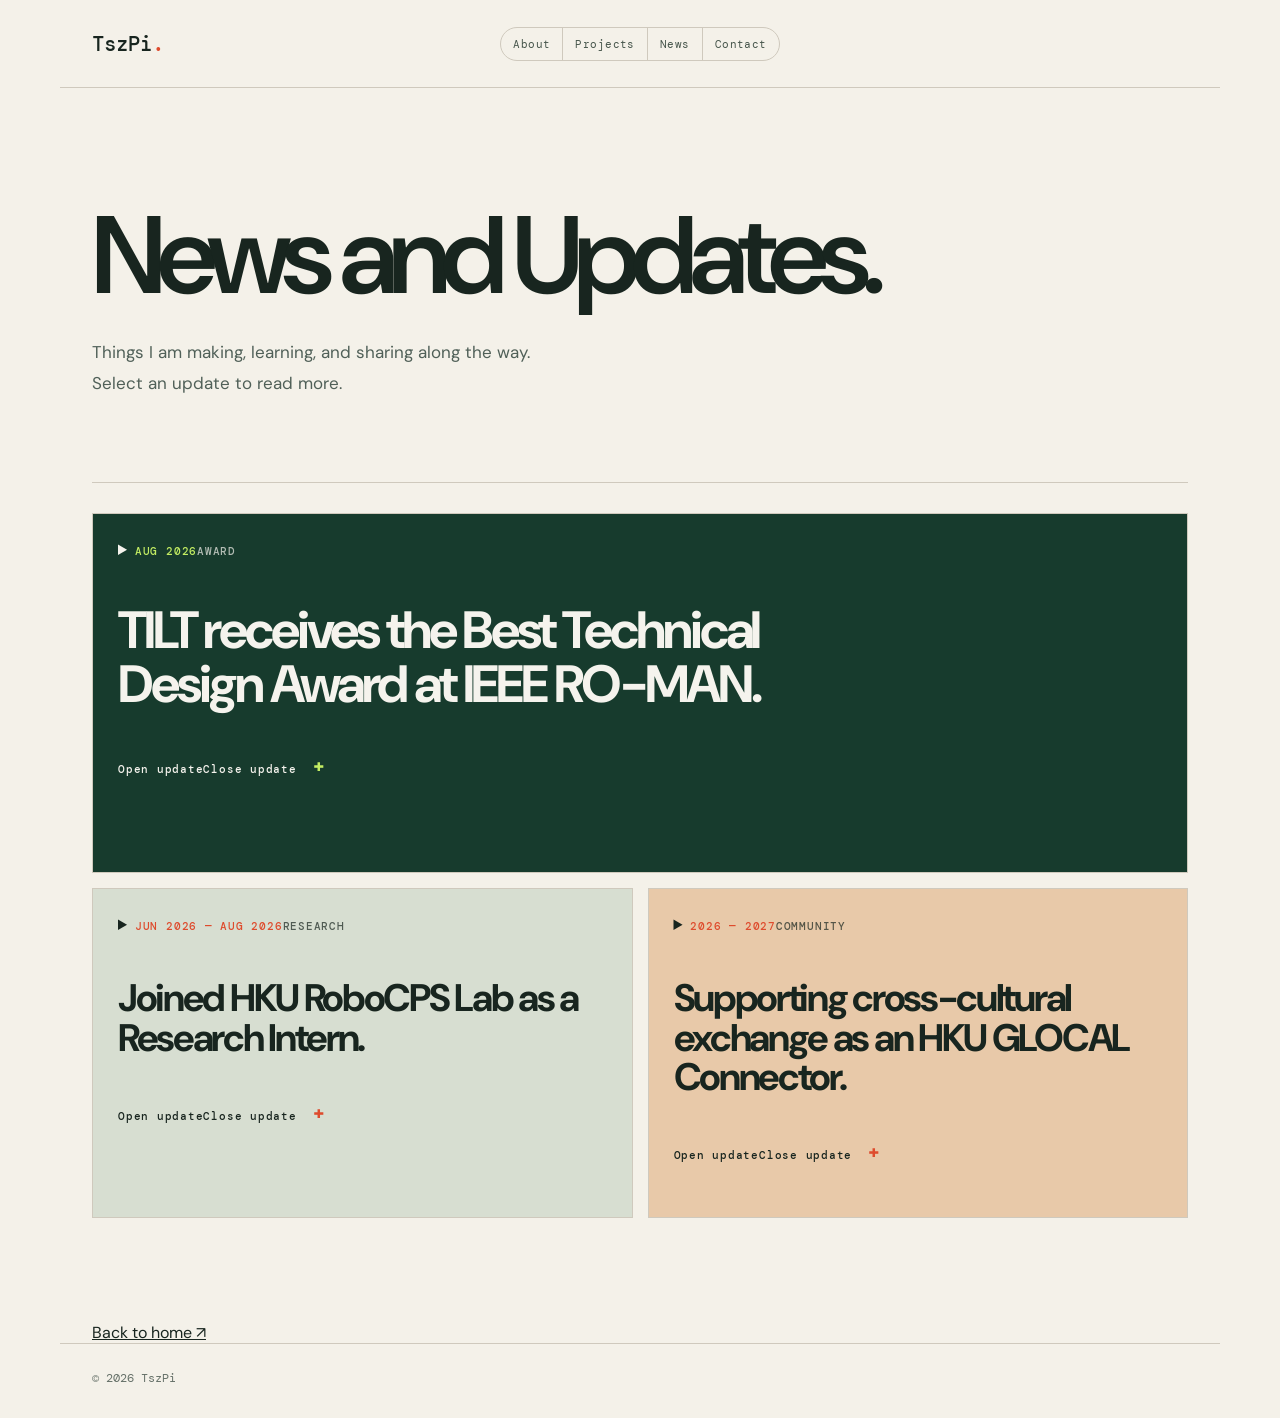
==== commit a4d268f4: "Replace news modal with inline updates" ====
--- a/news/index.html
+++ b/news/index.html
@@ -10,87 +10,30 @@
     <link href="https://fonts.googleapis.com/css2?family=DM+Mono:wght@400;500&family=DM+Sans:opsz,wght@9..40,400;9..40,500;9..40,600;9..40,700&display=swap" rel="stylesheet" />
     <link rel="stylesheet" href="../style.css" />
     <link rel="stylesheet" href="news.css" />
+    <link rel="stylesheet" href="../framework/live-unified.css" />
   </head>
-  <body class="news-page">
+  <body class="news-page index-page">
     <header class="news-header">
-      <div class="news-header-start">
-        <a class="brand" href="../">TszPi<span>.</span></a>
-        <a class="news-home-link" href="../"><span aria-hidden="true">←</span> Back to home</a>
-      </div>
-      <p class="news-header-label" aria-hidden="true">NEWS / UPDATES</p>
-      <nav aria-label="Main navigation">
-        <a href="../#about">About</a><a href="../projects/">Projects</a><a href="../#contact">Contact</a>
+      <a class="brand" href="../">TszPi<span>.</span></a>
+      <nav class="global-nav" aria-label="Main navigation">
+        <a href="../#about">About</a><a href="../projects/">Projects</a><a href="./" aria-current="page">News</a><a href="../#contact">Contact</a>
       </nav>
     </header>
 
     <main>
-      <section class="news-hero" aria-labelledby="news-title">
-        <p class="eyebrow">TSZ PI LIU / 2026</p>
+      <section class="news-hero index-hero" aria-labelledby="news-title">
         <h1 id="news-title">News and Updates.</h1>
         <p>Things I am making, learning, and sharing along the way. Select an update to read more.</p>
       </section>
 
-      <section class="news-list" aria-label="News updates">
-        <button class="news-card news-card-award" type="button" data-news="roman">
-          <span class="news-date">AUG 2026</span><span class="news-type">AWARD</span>
-          <h2>TILT receives the Best Technical Design Award at IEEE RO-MAN.</h2>
-          <span class="news-open">Read update <b aria-hidden="true">↗</b></span>
-        </button>
-        <button class="news-card news-card-lab" type="button" data-news="lab">
-          <span class="news-date">JUN 2026 — PRESENT</span><span class="news-type">RESEARCH</span>
-          <h2>Joined HKU RoboCPS Lab as a Research Intern.</h2>
-          <span class="news-open">Read update <b aria-hidden="true">↗</b></span>
-        </button>
-        <button class="news-card news-card-community" type="button" data-news="glocal">
-          <span class="news-date">2026 — 2027</span><span class="news-type">COMMUNITY</span>
-          <h2>Supporting cross-cultural exchange as an HKU GLOCAL Connector.</h2>
-          <span class="news-open">Read update <b aria-hidden="true">↗</b></span>
-        </button>
+      <section class="news-list index-list" aria-label="News updates">
+        <details class="news-card news-card-award"><summary><span class="news-date">AUG 2026</span><span class="news-type">AWARD</span><h2>TILT receives the Best Technical Design Award at IEEE RO-MAN.</h2><span class="news-open"><span class="when-closed">Open update</span><span class="when-open">Close update</span> <b aria-hidden="true">+</b></span></summary><div class="news-detail"><p>As a first-year undergraduate, I was honoured to receive the <strong>Best Technical Design Award</strong> at my first academic conference, the IEEE RO-MAN 2026 Robot Design Competition, for TILT—a self-initiated project I led.</p><a href="/projects/TILT/">Explore TILT <span aria-hidden="true">↗</span></a></div></details>
+        <details class="news-card news-card-lab"><summary><span class="news-date">JUN 2026 — AUG 2026</span><span class="news-type">RESEARCH</span><h2>Joined HKU RoboCPS Lab as a Research Intern.</h2><span class="news-open"><span class="when-closed">Open update</span><span class="when-open">Close update</span> <b aria-hidden="true">+</b></span></summary><div class="news-detail"><p>I joined the JC-STEM Lab of Smart Cyber-Physical Industrial Systems (RoboCPS Lab) as a Research Intern from June to August 2026.</p><p>During the internship, I developed TILT, created CAD parts for fellow researchers, and supported the lab’s day-to-day making and research work.</p><a href="https://cps.hku.hk/" target="_blank" rel="noopener noreferrer">Visit RoboCPS Lab <span aria-hidden="true">↗</span></a></div></details>
+        <details class="news-card news-card-community"><summary><span class="news-date">2026 — 2027</span><span class="news-type">COMMUNITY</span><h2>Supporting cross-cultural exchange as an HKU GLOCAL Connector.</h2><span class="news-open"><span class="when-closed">Open update</span><span class="when-open">Close update</span> <b aria-hidden="true">+</b></span></summary><div class="news-detail"><p>As a local student and HKU GLOCAL Connector, I help international students feel more at home in Hong Kong by sharing local perspectives and creating opportunities to engage with the city’s culture and community.</p></div></details>
       </section>
+      <a class="index-back-home" href="/">Back to home <span aria-hidden="true">↗</span></a>
     </main>
-
-    <dialog class="news-dialog" aria-labelledby="news-dialog-title">
-      <button class="news-close" type="button" aria-label="Close news details">×</button>
-      <p class="eyebrow" id="news-dialog-meta"></p>
-      <h2 id="news-dialog-title"></h2>
-      <div id="news-dialog-body"></div>
-      <a class="news-dialog-link" id="news-dialog-link" hidden>View project <span aria-hidden="true">↗</span></a>
-    </dialog>
-
     <footer><span>© <span id="year"></span> TszPi</span></footer>
-    <script>
-      document.getElementById('year').textContent = new Date().getFullYear();
-      const updates = {
-        roman: {
-          meta: 'AUG 2026 / AWARD',
-          title: 'TILT receives the Best Technical Design Award.',
-          body: '<p>TILT was recognised with the <strong>Best Technical Design Award</strong> at the IEEE RO-MAN 2026 Robot Design Competition.</p><p>The project explores a responsive physical system that notices posture and encourages small, sustainable movement breaks during long periods of desk work.</p>',
-          link: '/projects/TILT/', linkLabel: 'Explore TILT'
-        },
-        lab: {
-          meta: 'JUN 2026 — PRESENT / RESEARCH',
-          title: 'Researching at HKU RoboCPS Lab.',
-          body: '<p>I joined the JC-STEM Lab of Smart Cyber-Physical Industrial Systems (RoboCPS Lab) as a Research Intern.</p><p>Alongside developing TILT, I create CAD parts for fellow researchers and support the lab’s day-to-day making and research work.</p>',
-          link: 'https://cps.hku.hk/', linkLabel: 'Visit RoboCPS Lab'
-        },
-        glocal: {
-          meta: '2026 — 2027 / COMMUNITY',
-          title: 'Connecting communities through HKU GLOCAL.',
-          body: '<p>I am serving as an HKU GLOCAL Connector, helping create moments of cross-cultural exchange and connection across the university community.</p>'
-        }
-      };
-      const dialog = document.querySelector('.news-dialog');
-      const link = document.getElementById('news-dialog-link');
-      document.querySelectorAll('[data-news]').forEach((card) => card.addEventListener('click', () => {
-        const update = updates[card.dataset.news];
-        document.getElementById('news-dialog-meta').textContent = update.meta;
-        document.getElementById('news-dialog-title').textContent = update.title;
-        document.getElementById('news-dialog-body').innerHTML = update.body;
-        if (update.link) { link.href = update.link; link.textContent = update.linkLabel + ' ↗'; link.hidden = false; } else { link.hidden = true; }
-        dialog.showModal();
-      }));
-      document.querySelector('.news-close').addEventListener('click', () => dialog.close());
-      dialog.addEventListener('click', (event) => { if (event.target === dialog) dialog.close(); });
-    </script>
+    <script>document.getElementById('year').textContent = new Date().getFullYear();</script>
   </body>
 </html>
--- a/style.css
+++ b/style.css
@@ -119,6 +119,8 @@
 .materials-section { max-width:1360px; margin:18px auto; padding:60px 40px; border:1px solid #afc3b2; border-radius:14px; background:#e7eee6; color:#142319; }.materials-intro { max-width:1280px; margin:0 auto 30px; }.materials-intro .product-kicker { color:#35663f; }.materials-intro h2 { margin:12px 0 14px; font-size:clamp(38px,4.25vw,60px); line-height:1.04; letter-spacing:-.06em; }.materials-intro > p:last-child { max-width:610px; margin:0; color:#4b6050; font-size:16px; line-height:1.7; }.materials-grid { display:grid; grid-template-columns:repeat(2,minmax(0,1fr)); gap:14px; max-width:1280px; margin:auto; }.material-card { display:flex; min-height:245px; flex-direction:column; padding:26px; border:1px solid #afc3b2; border-radius:10px; background:#f7faf5; color:#142319; text-decoration:none; transition:background .2s,border-color .2s,transform .2s; }.material-card:hover,.material-card:focus-visible { border-color:#35663f; background:#dbeccd; outline:none; transform:translateY(-3px); }.material-card > span { color:#35663f; font:11px "DM Mono",monospace; letter-spacing:.08em; }.material-card strong { margin:35px 0 14px; font-size:clamp(28px,2.8vw,40px); letter-spacing:-.055em; line-height:1.04; }.material-card p { max-width:410px; margin:0; color:#4b6050; font-size:15px; line-height:1.65; }.material-card b { margin-top:auto; padding-top:28px; color:#35663f; font:500 11px "DM Mono",monospace; letter-spacing:.06em; text-transform:uppercase; }.material-card i { margin-left:7px; color:#142319; font-size:15px; font-style:normal; }
 @media (max-width:760px) { .materials-section { margin:10px; padding:45px 20px; border-radius:10px; }.materials-grid { grid-template-columns:1fr; }.material-card { min-height:220px; padding:21px; } }
 
+.about-news-link { display:inline-flex; gap:12px; margin-top:27px; padding-bottom:5px; border-bottom:1px solid var(--ink); color:var(--ink); font:12px "DM Mono",monospace; letter-spacing:.03em; text-decoration:none; }.about-news-link span { color:var(--accent); font-size:15px; }.about-news-link:hover { border-color:var(--accent); color:var(--accent); }
+
 /* Video remains a true 16:9 frame at every viewport width. */
 .tilt-page .video-stage { width:min(70%,980px); height:auto; min-height:0; margin:0 auto; aspect-ratio:16/9; }
 .tilt-page .video-embed { position:absolute; inset:0; width:100%; height:100%; }
--- a/news/news.css
+++ b/news/news.css
@@ -24,6 +24,6 @@
 .news-dialog { width:min(630px,calc(100vw - 32px)); max-height:82vh; padding:38px; border:1px solid var(--ink); background:var(--paper); color:var(--ink); box-shadow:0 30px 90px rgba(0,0,0,.32); }
 .news-dialog::backdrop { background:rgba(16,27,21,.68); backdrop-filter:blur(5px); }
 .news-dialog h2 { max-width:500px; margin:0 35px 24px 0; font-size:clamp(35px,5vw,57px); letter-spacing:-.065em; line-height:1; }
-#news-dialog-body { max-width:510px; color:#46554b; font-size:16px; line-height:1.75; }.news-dialog strong { color:var(--ink); }.news-dialog-link { display:inline-flex; gap:12px; margin-top:16px; padding:11px 14px; background:var(--ink); color:#fff; font:12px "DM Mono",monospace; text-decoration:none; }.news-dialog-link:hover { background:var(--accent); }.news-dialog-link span { color:#c3ed63; }
+#news-dialog-body { max-width:510px; color:#46554b; font-size:16px; line-height:1.75; }.news-dialog strong { color:var(--ink); }.news-dialog-link { display:inline-flex; gap:12px; margin-top:16px; padding:11px 14px; background:var(--ink); color:#fff; font:12px "DM Mono",monospace; text-decoration:none; }.news-dialog-link[hidden] { display:none; }.news-dialog-link:hover { background:var(--accent); }.news-dialog-link span { color:#c3ed63; }
 .news-close { position:absolute; top:15px; right:15px; display:grid; width:31px; height:31px; place-items:center; border:1px solid var(--ink); border-radius:50%; background:transparent; color:var(--ink); cursor:pointer; font-size:21px; line-height:1; }
 @media (max-width:760px) { .news-page main,.news-page footer,.news-header { padding-left:20px; padding-right:20px; }.news-header { grid-template-columns:1fr auto; min-height:74px; }.news-header-label,.news-header nav { display:none; }.news-home-link { padding-left:12px; font-size:10px; }.news-header-start { gap:12px; }.news-hero { padding:76px 0 59px; }.news-list { grid-template-columns:1fr; padding:18px 0 70px; }.news-card-award { grid-column:auto; }.news-card { min-height:265px; padding:21px; }.news-card-award { min-height:300px; }.news-card h2 { margin:35px 0; }.news-dialog { padding:31px 24px 26px; }.news-dialog h2 { margin-right:34px; } }
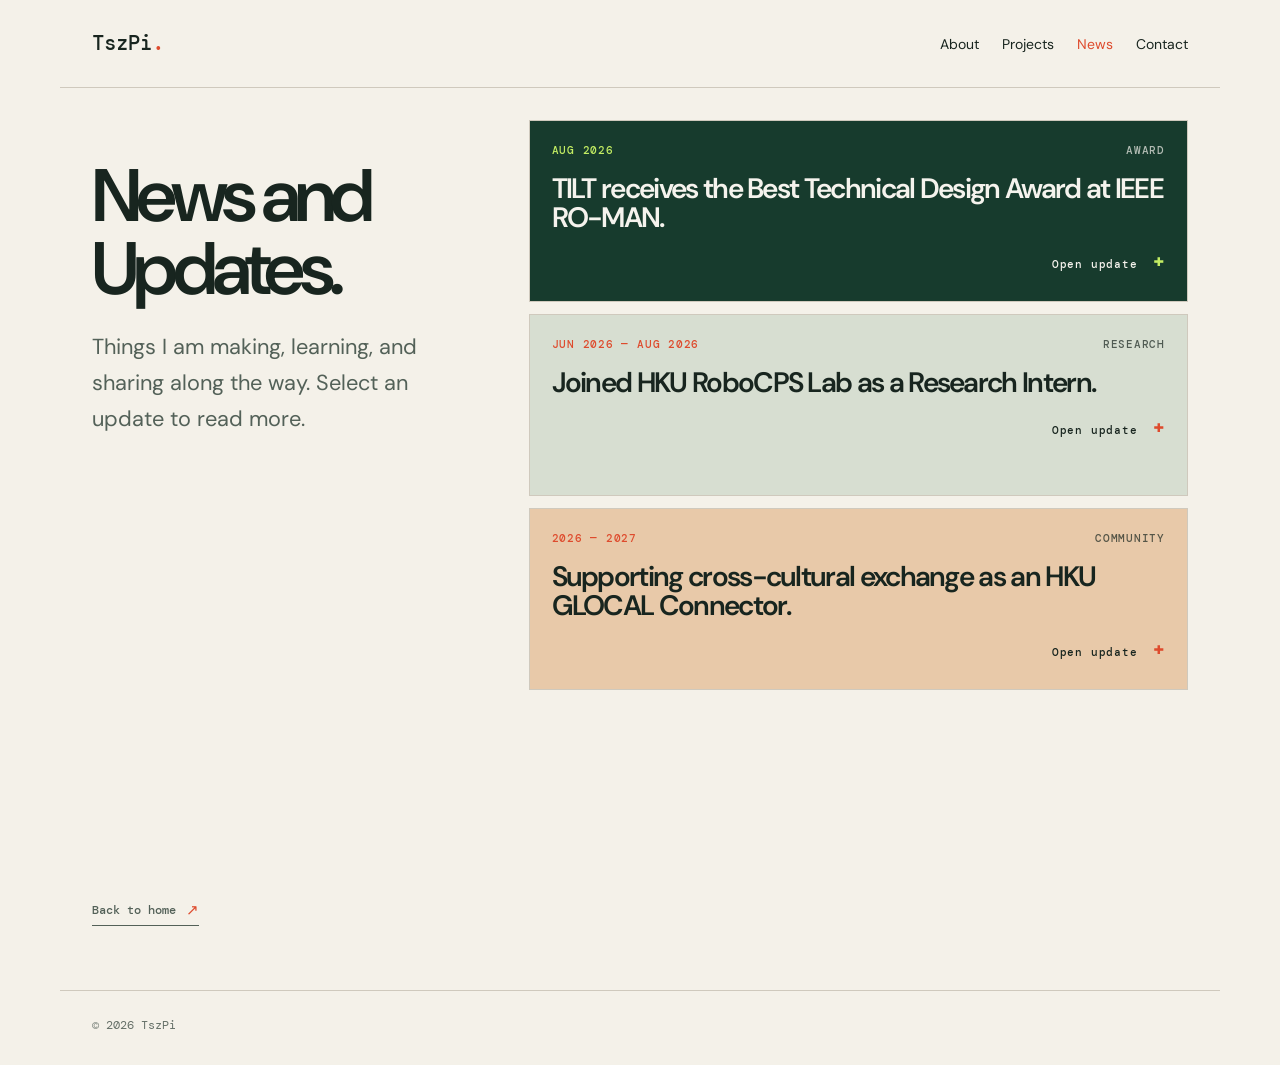
==== commit 5e8d2d8e: "Refresh framework stylesheet version" ====
--- a/news/index.html
+++ b/news/index.html
@@ -10,7 +10,7 @@
     <link href="https://fonts.googleapis.com/css2?family=DM+Mono:wght@400;500&family=DM+Sans:opsz,wght@9..40,400;9..40,500;9..40,600;9..40,700&display=swap" rel="stylesheet" />
     <link rel="stylesheet" href="../style.css" />
     <link rel="stylesheet" href="news.css" />
-    <link rel="stylesheet" href="../framework/live-unified.css" />
+    <link rel="stylesheet" href="../framework/live-unified.css?v=20260901-nav4" />
   </head>
   <body class="news-page index-page">
     <header class="news-header">
--- a/framework/live-unified.css
+++ b/framework/live-unified.css
@@ -0,0 +1,269 @@
+/* Local preview migration layer — applies Framework v1.0 to existing pages. */
+:root {
+  --fw-canvas:#f4f1e9;
+  --fw-surface:#ebe7dc;
+  --fw-text:#18251f;
+  --fw-muted:#536158;
+  --fw-border:#cfc9bd;
+  --fw-accent:#de4b2d;
+  --fw-width:1160px;
+  --fw-wide:1440px;
+  --fw-measure:640px;
+  --fw-header:88px;
+}
+
+/* One global header anatomy. */
+.site-header,.news-header,.tilt-nav {
+  width:min(100%,var(--fw-width));
+  max-width:var(--fw-width);
+  min-height:var(--fw-header);
+  height:auto;
+  margin:0 auto;
+  padding:0 32px;
+  display:flex;
+  align-items:center;
+  justify-content:space-between;
+  gap:32px;
+  border-bottom:1px solid var(--fw-border);
+  background:transparent;
+}
+.site-header .brand,.news-header .brand,.tilt-nav .brand { font:500 21px/1 "DM Mono",monospace; letter-spacing:-1px; text-decoration:none; }
+.global-nav { display:flex; align-items:center; gap:23px; }
+.global-nav a { color:inherit; font:14px "DM Sans",sans-serif; text-decoration:none; }
+.global-nav a:hover,.global-nav a[aria-current="page"] { color:var(--fw-accent); }
+.news-header .global-nav { display:flex; justify-self:auto; gap:23px; border:0; border-radius:0; overflow:visible; }
+.news-header .global-nav a { padding:0; border:0; color:inherit; font:14px "DM Sans",sans-serif; letter-spacing:0; }
+.news-header .global-nav a:hover,.news-header .global-nav a:focus-visible,.news-header .global-nav a[aria-current="page"] { background:transparent; color:var(--fw-accent); }
+
+.tilt-page:not(.process-page) .tilt-nav {
+  --fw-border:rgba(255,255,255,.16);
+  --fw-accent:#c3ed63;
+  width:min(100%,var(--fw-wide));
+  max-width:var(--fw-wide);
+}
+.process-page .tilt-nav { --fw-accent:#35663f; width:min(100%,var(--fw-wide)); max-width:var(--fw-wide); }
+
+/* Shared hero grammar. */
+.hero,.news-hero,.project-archive-hero,.aces-hero,.tilt-intro,.process-hero {
+  min-height:560px;
+  padding-top:112px;
+  padding-bottom:72px;
+}
+.hero h1,.news-hero h1,.project-archive-hero h1,.aces-hero h1,.tilt-intro h1,.process-hero h1 {
+  max-width:980px;
+  margin:0 0 24px;
+  font-size:clamp(56px,7.5vw,104px);
+  font-weight:600;
+  line-height:.98;
+  letter-spacing:-.075em;
+}
+.hero .intro,.news-hero > p:last-child,.project-summary,.product-lede,.process-hero > p {
+  max-width:var(--fw-measure);
+  color:var(--fw-muted);
+  font-size:clamp(18px,1.7vw,22px);
+  line-height:1.65;
+}
+.tilt-page:not(.process-page) .product-lede,.tilt-page:not(.process-page) .breadcrumb { color:#b9c9bd; }
+.process-page .process-hero > p { color:#b9c9bd; }
+.process-page .process-hero .project-breadcrumb { --fw-accent:#c3ed63; color:#b9c9bd; }
+
+/* Full-bleed backgrounds must escape padded shells without moving their content. */
+.full-bleed-background { position:relative; isolation:isolate; background:none; }
+.full-bleed-background::before {
+  position:absolute;
+  z-index:-1;
+  top:0;
+  bottom:0;
+  left:50%;
+  width:100vw;
+  content:"";
+  background:var(--fw-full-bleed-background,var(--fw-canvas));
+  transform:translateX(-50%);
+}
+.aces-page .aces-hero { --fw-full-bleed-background:radial-gradient(circle at 80% 24%,rgba(186,194,231,.72) 0%,rgba(231,232,242,0) 45%); }
+
+/* Breadcrumb replaces decorative category/year labels in project heroes. */
+.project-breadcrumb {
+  display:flex;
+  flex-wrap:wrap;
+  gap:10px;
+  margin:0 0 42px;
+  color:var(--fw-muted);
+  font:500 11px/1.4 "DM Mono",monospace;
+  letter-spacing:.08em;
+  text-transform:uppercase;
+}
+.project-breadcrumb a { color:var(--fw-accent); text-decoration:none; }
+.project-breadcrumb a:hover { text-decoration:underline; text-underline-offset:5px; }
+.tilt-page:not(.process-page) .project-breadcrumb { --fw-accent:#c3ed63; color:#b9c9bd; }
+.aces-page .project-breadcrumb { --fw-accent:#a93629; }
+
+/* Four consistent facts, including institution. */
+.product-facts,.aces-facts {
+  display:grid;
+  grid-template-columns:repeat(4,minmax(0,1fr));
+  gap:24px;
+  margin-top:56px;
+  padding-top:22px;
+  border-top:1px solid currentColor;
+  border-color:var(--fw-border);
+}
+.tilt-page:not(.process-page) .product-facts { border-color:rgba(255,255,255,.16); }
+.product-facts dt,.aces-facts dt { margin-bottom:8px; color:var(--fw-accent); font:11px "DM Mono",monospace; }
+.tilt-page:not(.process-page) .product-facts dt { color:#c3ed63; }
+.product-facts dd,.aces-facts dd { margin:0; font-size:14px; line-height:1.55; }
+.tilt-intro .award-trigger { display:inline-flex; margin:28px 0 0 20px; padding-bottom:4px; border-bottom:1px solid currentColor; }
+
+/* Unified section typography and readable copy width. */
+.section h2,.news-card h2,.tilt-page main section h2,.aces-page main section h2 {
+  font-weight:600;
+  letter-spacing:-.06em;
+}
+.section p,.tilt-page main section p,.aces-page main section p { text-wrap:pretty; }
+.about div>p,.timeline-item div>p:last-child,.tilt-statement>p:last-child,.collection-heading>p { max-width:var(--fw-measure); }
+
+/* Standard project ending: quiet directional links, not oversized cards. */
+.project-navigation {
+  width:min(calc(100% - 64px),var(--fw-width));
+  margin:0 auto;
+  padding:52px 0 44px;
+  display:grid;
+  grid-template-columns:1fr 1fr;
+  gap:32px;
+  border-top:1px solid var(--fw-border);
+}
+.project-navigation-card {
+  min-height:0;
+  padding:10px 0;
+  display:flex;
+  align-items:flex-end;
+  justify-content:space-between;
+  gap:24px;
+  border:0;
+  background:transparent;
+  color:var(--fw-text);
+  font-size:clamp(16px,1.45vw,20px);
+  font-weight:500;
+  letter-spacing:-.025em;
+  text-decoration:none;
+  transition:color .18s ease,transform .18s ease;
+}
+.project-navigation-card:last-child { justify-content:flex-end; text-align:right; }
+.project-navigation-card b { color:var(--fw-accent); font:18px "DM Mono",monospace; }
+.project-navigation-card:hover { color:var(--fw-accent); transform:translateY(-2px); }
+.tilt-page:not(.process-page) .project-navigation { --fw-border:rgba(255,255,255,.16); --fw-surface:#174a39; --fw-text:#f5f3ed; --fw-accent:#c3ed63; width:min(calc(100% - 80px),var(--fw-wide)); }
+.tilt-page:not(.process-page) .project-navigation-card:hover { color:#c3ed63; }
+.process-page .project-navigation { --fw-border:#afc3b2; --fw-surface:#f7faf5; --fw-text:#142319; --fw-accent:#35663f; width:min(calc(100% - 80px),1360px); }
+.aces-page .project-navigation { --fw-accent:#a93629; }
+
+/* Index pages show content in the first viewport. */
+.index-page main {
+  width:min(100%,var(--fw-width));
+  max-width:var(--fw-width);
+  margin:0 auto;
+  padding:0 32px;
+  display:grid;
+  grid-template-columns:minmax(270px,.72fr) minmax(0,1.28fr);
+  align-items:start;
+}
+.index-page .index-hero {
+  min-height:calc(100vh - var(--fw-header));
+  padding:72px 42px 72px 0;
+  border-bottom:0;
+}
+.index-page .index-hero h1 {
+  font-size:clamp(48px,5.8vw,82px);
+  white-space:normal;
+}
+.index-page .index-list {
+  padding:32px 0 64px 42px;
+}
+.news-page .index-list {
+  grid-template-columns:1fr;
+  gap:12px;
+  padding:32px 0 64px 42px;
+}
+.news-page .news-card,.news-page .news-card-award { grid-column:auto; min-height:230px; padding:22px; }
+.news-page .news-card h2,.news-page .news-card:not(.news-card-award) h2 { margin:30px 0; font-size:clamp(27px,3vw,40px); }
+.news-page details.news-card { min-height:0; padding:0; display:block; }
+.news-card summary { min-height:180px; padding:22px; display:grid; grid-template-columns:1fr auto; align-content:start; cursor:pointer; list-style:none; }
+.news-card summary::-webkit-details-marker { display:none; }
+.news-card summary h2 { grid-column:1/-1; align-self:center; }
+.news-page .news-card summary h2,.news-page .news-card:not(.news-card-award) summary h2 { margin:18px 0; font-size:clamp(23px,2.2vw,31px); }
+.news-card summary .news-open { grid-column:2; justify-self:end; align-self:end; text-align:right; }
+.news-card .when-open { display:none; }
+.news-card[open] .when-closed { display:none; }
+.news-card[open] .when-open { display:inline; }
+.news-card[open] .news-open b { display:inline-block; transform:rotate(45deg); }
+.news-detail { padding:22px; border-top:1px solid currentColor; }
+.news-detail p { max-width:570px; margin:0 0 16px; color:inherit; font-size:16px; line-height:1.7; opacity:.82; }
+.news-detail a { display:inline-flex; gap:10px; margin-top:5px; padding-bottom:4px; border-bottom:1px solid currentColor; font:12px "DM Mono",monospace; text-decoration:none; }
+.news-card[open] { transform:none; box-shadow:none; }
+.projects-index-page .project-archive {
+  display:block;
+  border-bottom:0;
+}
+.index-filter { margin-top:52px; }
+.index-filter>p { margin:0 0 12px; color:var(--fw-muted); font:11px "DM Mono",monospace; letter-spacing:.08em; }
+.index-filter .filter-tags { max-width:310px; }
+.projects-index-page .project-list { gap:10px; }
+.projects-index-page .project-list .project { min-height:160px; }
+.projects-index-page .project-list .project h3 { font-size:clamp(25px,2.4vw,34px); }
+.index-back-home {
+  grid-column:1;
+  width:fit-content;
+  min-height:0;
+  margin:0 42px 64px 0;
+  padding:0 0 5px;
+  display:inline-flex;
+  align-items:center;
+  gap:10px;
+  border:0;
+  border-bottom:1px solid currentColor;
+  color:var(--fw-muted);
+  font:500 12px "DM Mono",monospace;
+  text-decoration:none;
+  transition:color .18s ease,gap .18s ease;
+}
+.index-back-home span { color:var(--fw-accent); font-size:15px; }
+.index-back-home:hover { gap:14px; color:var(--fw-accent); }
+
+/* One restrained footer everywhere. */
+footer,.tilt-footer {
+  width:min(100%,var(--fw-width));
+  max-width:var(--fw-width);
+  margin:0 auto;
+  padding:26px 32px 32px;
+  border-top:1px solid var(--fw-border);
+}
+.tilt-page:not(.process-page) .tilt-footer { --fw-border:rgba(255,255,255,.16); width:min(100%,var(--fw-wide)); max-width:var(--fw-wide); }
+
+@media (max-width:700px) {
+  :root { --fw-header:70px; }
+  .site-header,.news-header,.tilt-nav { padding:0 20px; gap:16px; }
+  .global-nav { gap:13px; }
+  .global-nav { gap:9px; }
+  .global-nav a { font-size:10px; }
+  .news-header .global-nav { gap:9px; }
+  .news-header .global-nav a { font-size:10px; }
+  .hero,.news-hero,.project-archive-hero,.aces-hero,.tilt-intro,.process-hero { min-height:480px; padding-top:78px; padding-bottom:58px; }
+  .project-breadcrumb { margin-bottom:32px; }
+  .product-facts,.aces-facts { grid-template-columns:1fr 1fr; gap:24px 18px; }
+  .tilt-intro .award-trigger { margin-left:0; }
+  .project-navigation,.tilt-page:not(.process-page) .project-navigation,.process-page .project-navigation { width:calc(100% - 40px); padding:30px 0 24px; grid-template-columns:1fr 1fr; gap:16px; }
+  .project-navigation-card { min-height:0; padding:8px 0; font-size:15px; }
+  .index-page main { display:block; padding:0 20px; }
+  .index-page .index-hero { min-height:0; padding:42px 0 28px; border:0; }
+  .index-page .index-hero h1 { margin-bottom:14px; font-size:clamp(43px,13vw,58px); }
+  .news-page .news-hero>p:last-child,.projects-index-page .project-summary { font-size:15px; line-height:1.55; }
+  .index-page .index-list { padding:16px 0 56px; }
+  .news-page .news-card,.news-page .news-card-award { min-height:0; }
+  .news-card summary { min-height:165px; padding:18px; }
+  .news-card summary h2 { margin:24px 0; font-size:clamp(23px,7vw,30px); }
+  .news-detail { padding:18px; }
+  .index-filter { margin-top:28px; }
+  .index-filter .filter-tags { max-width:none; }
+  .projects-index-page .project-list .project { min-height:145px; }
+  .index-back-home { margin:0 0 56px; }
+  footer,.tilt-footer { padding-left:20px; padding-right:20px; }
+}
